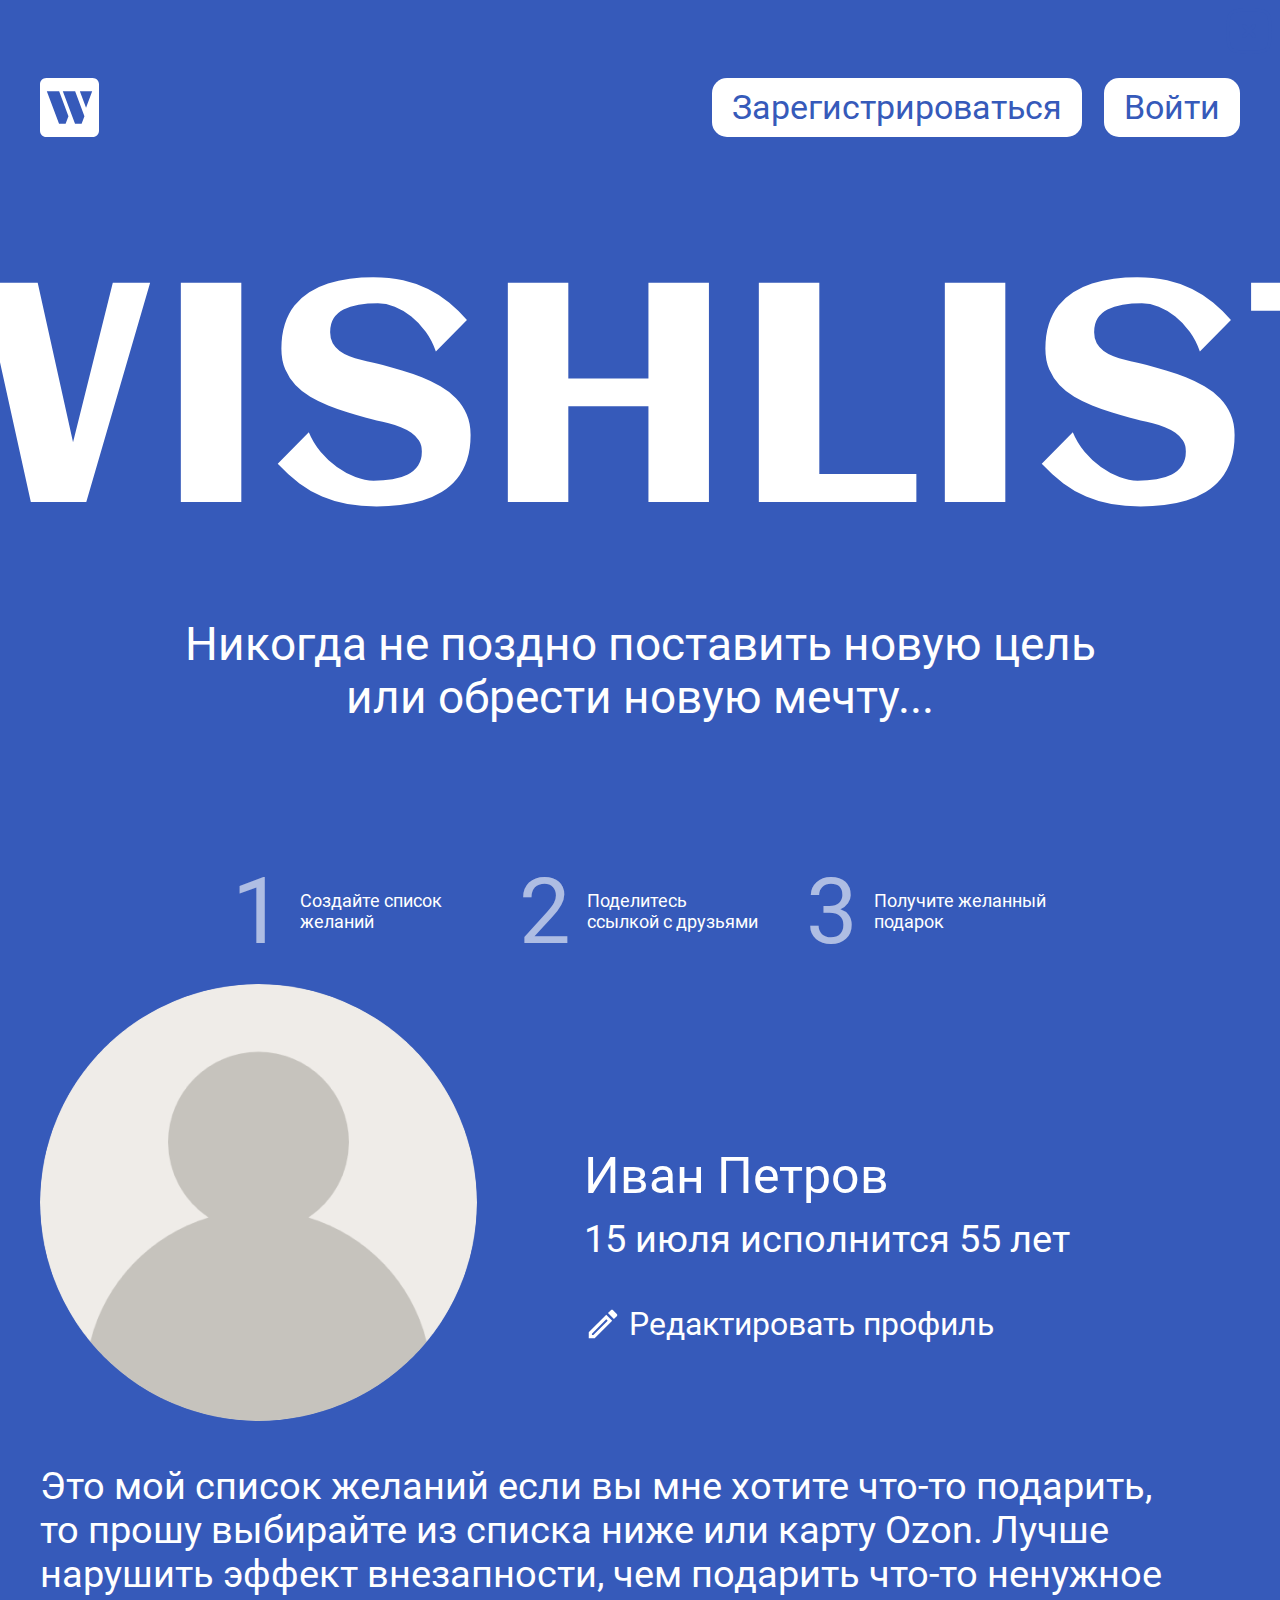
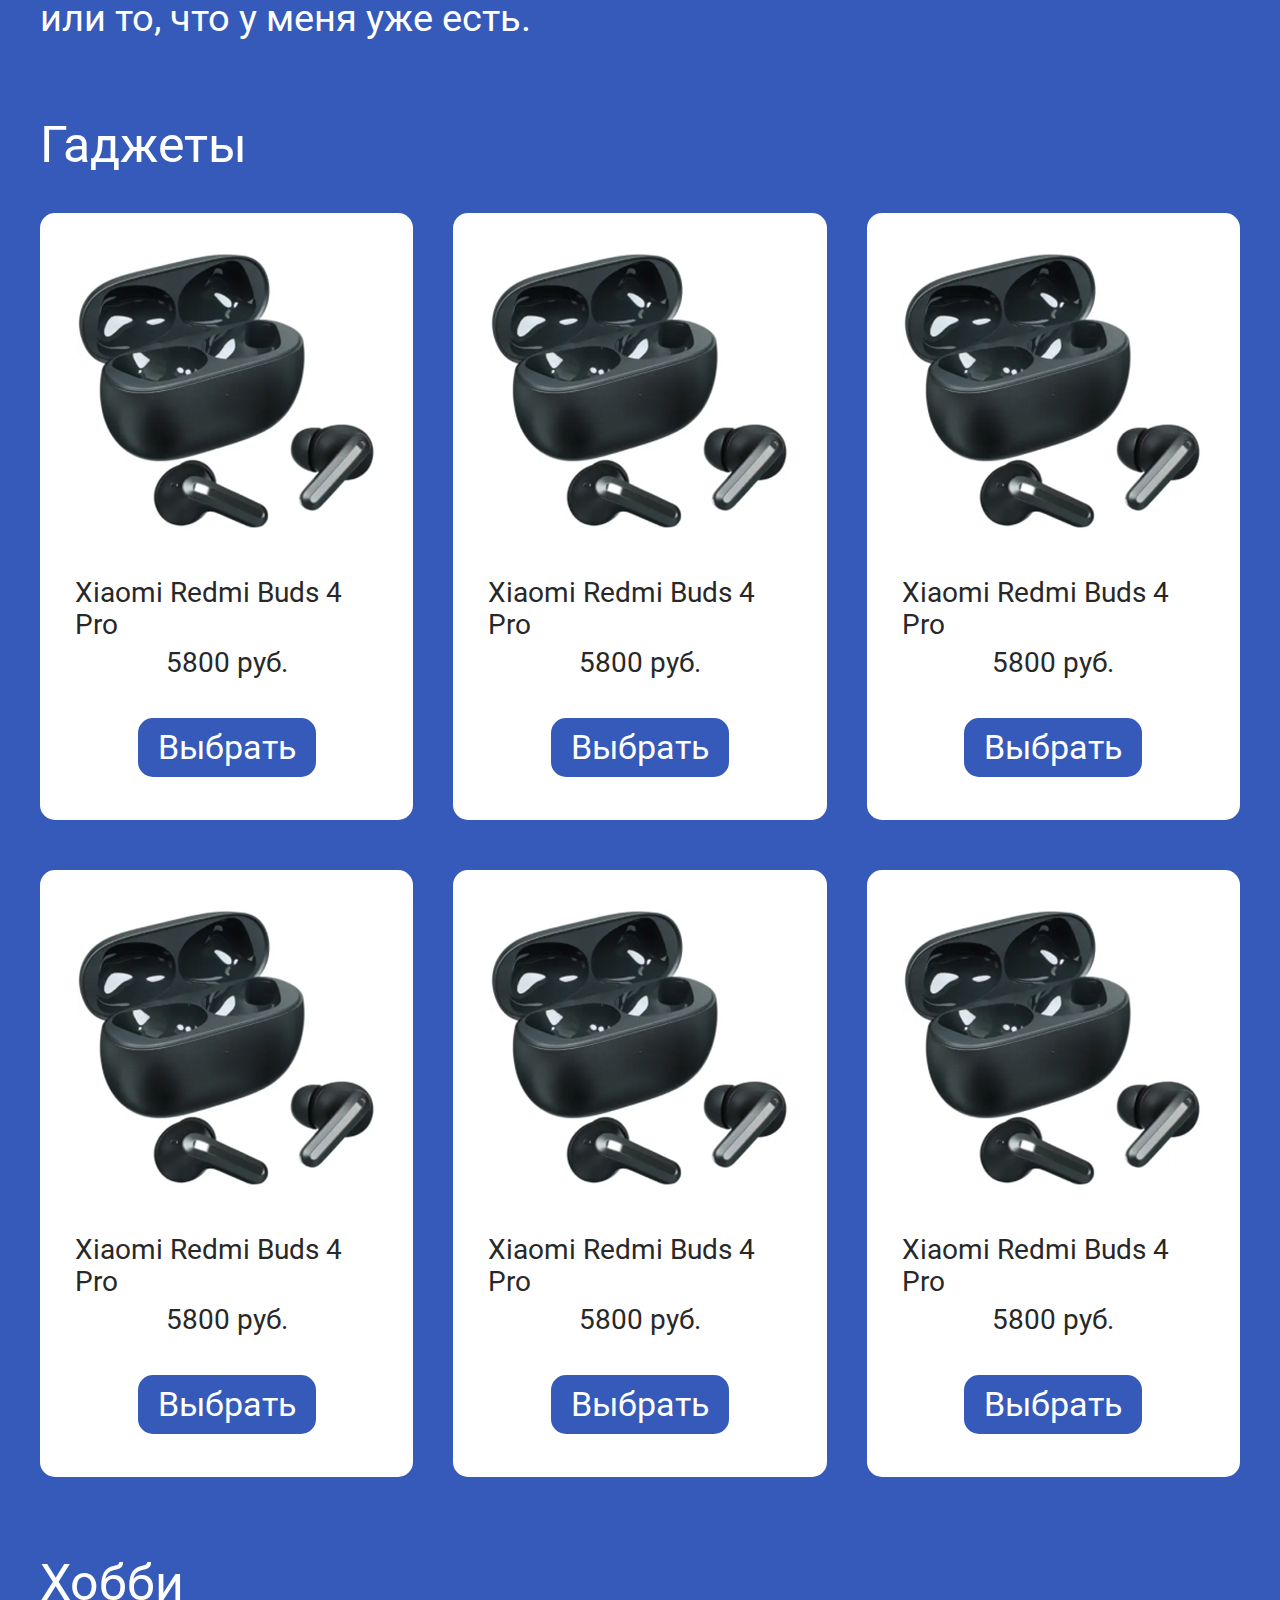
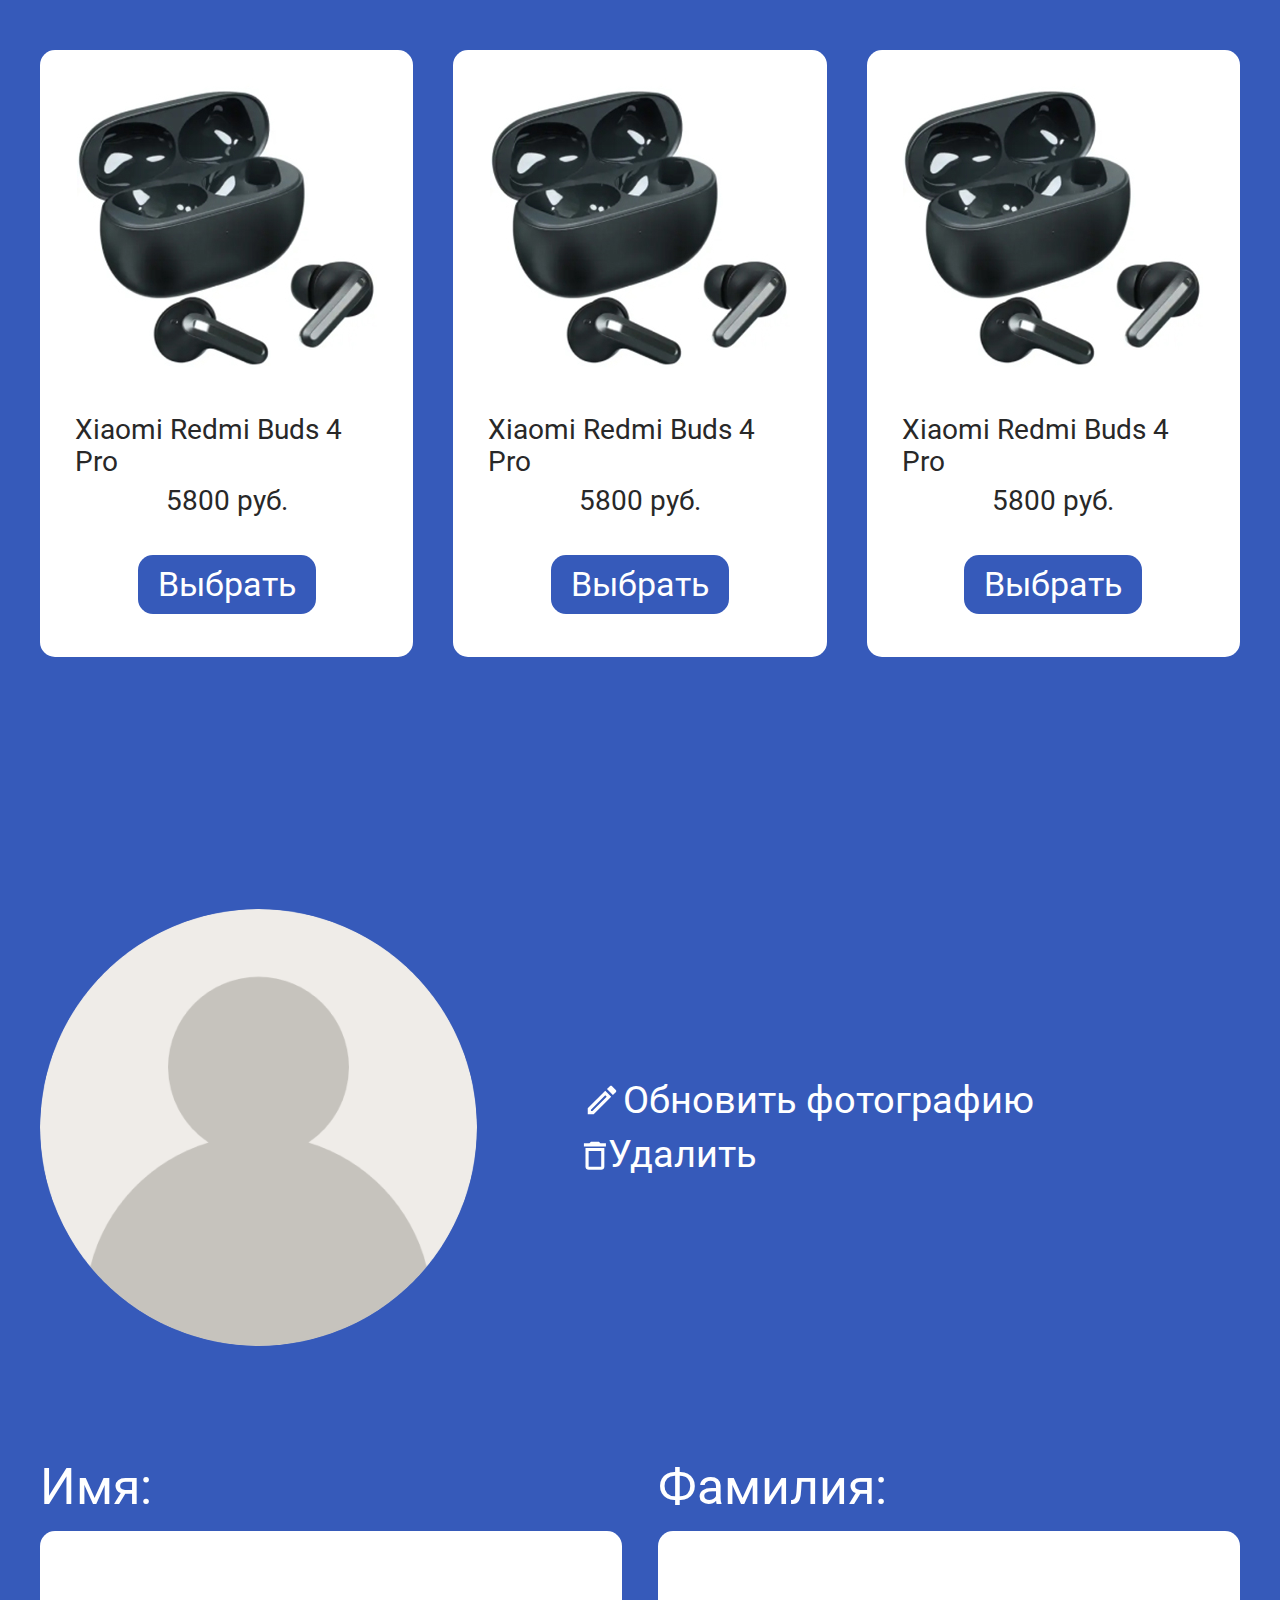
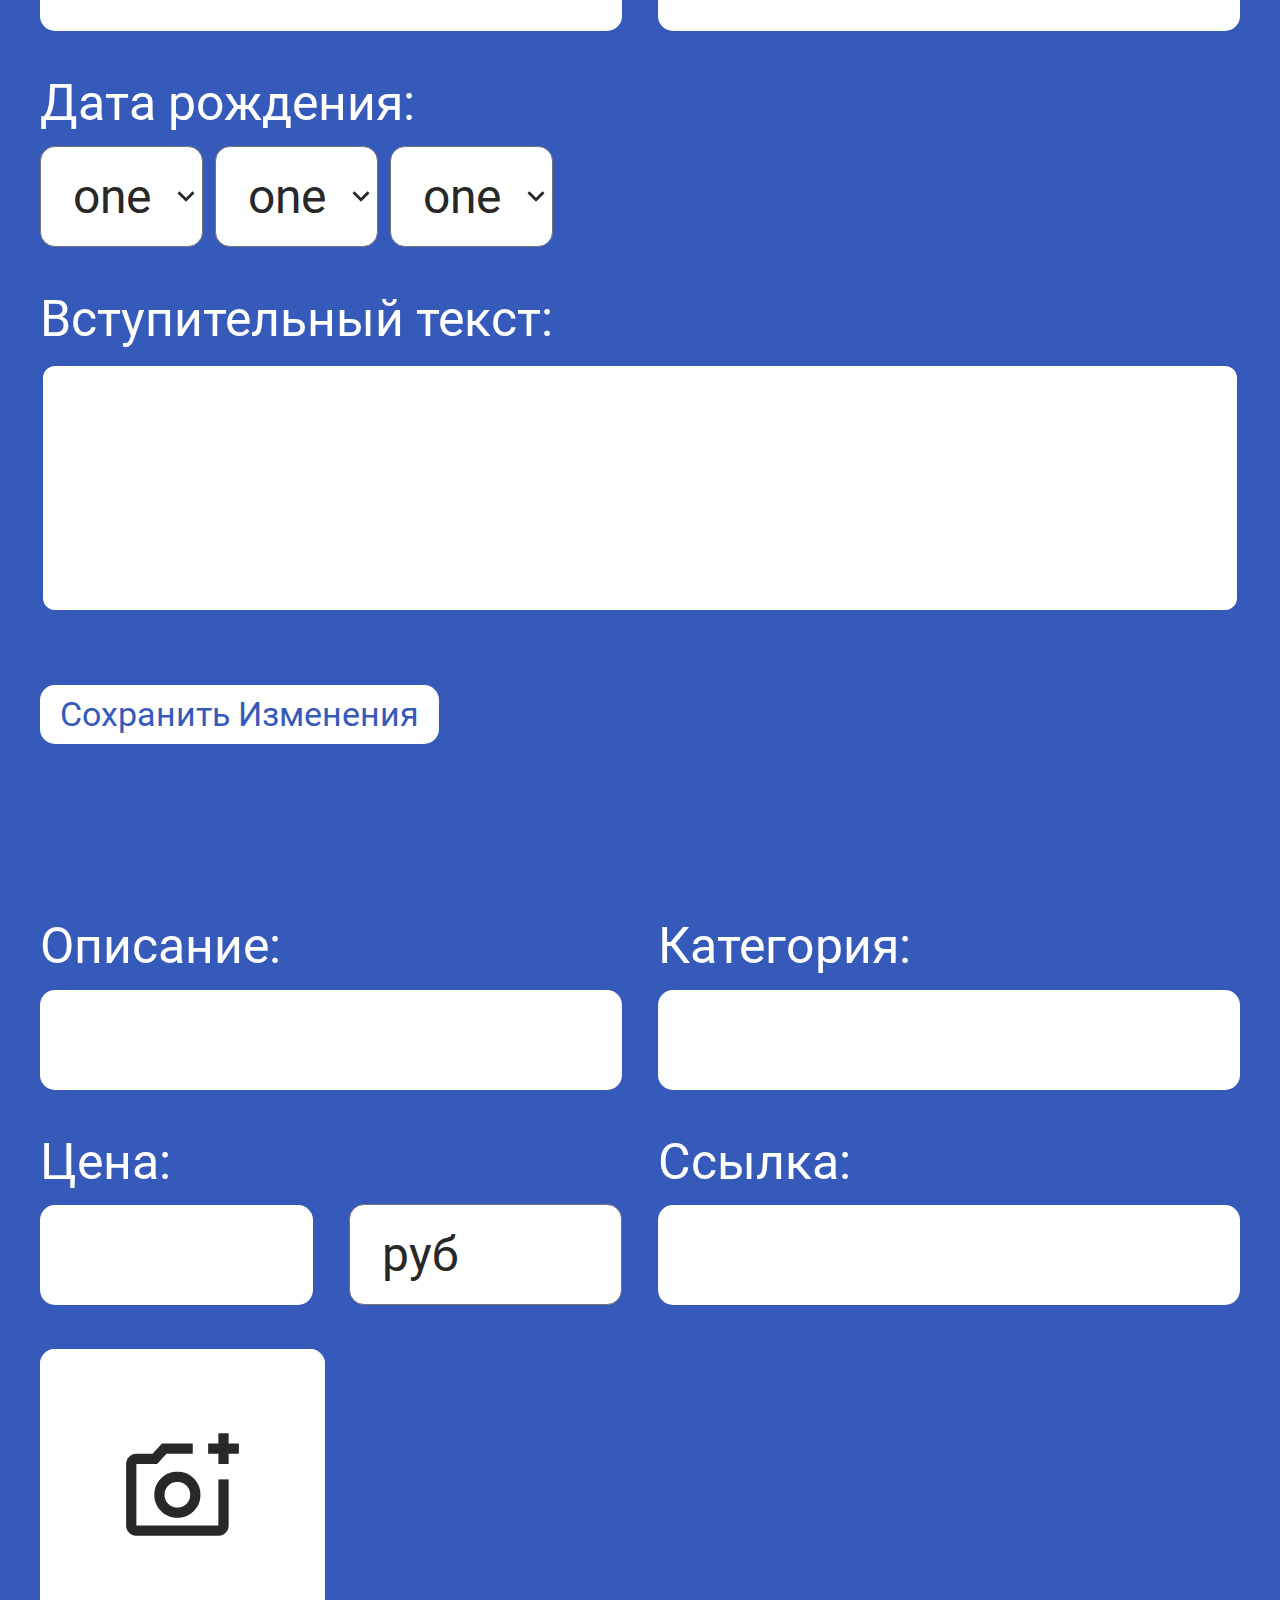
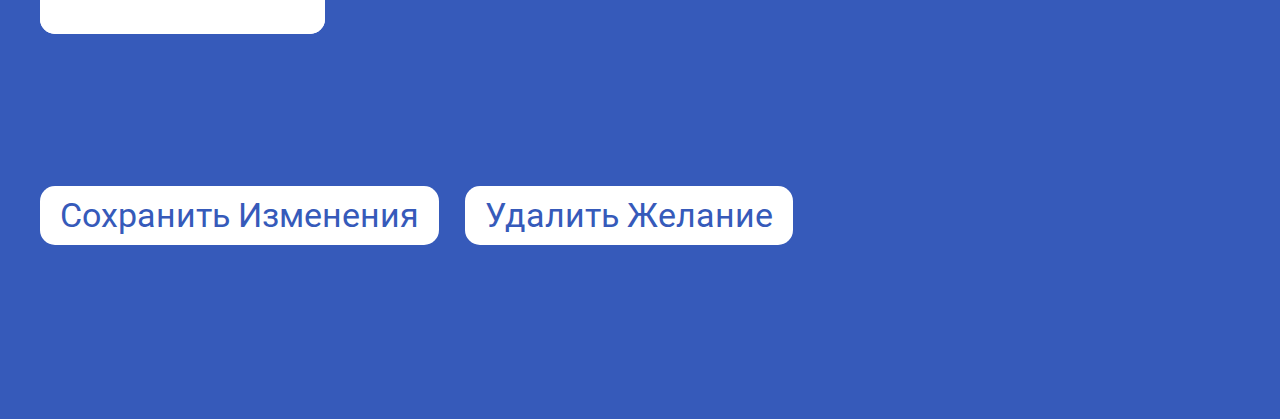
==== index copy.html @ cf614695 "add js / init app" ====
<!DOCTYPE html>
<html lang="ru">
<head>
  <meta charset="UTF-8">
  <meta http-equiv="X-UA-Compatible" content="IE=edge">
  <meta name="viewport" content="width=device-width, initial-scale=1.0">
  <title>wishList - список желаний!</title>

  <link rel="stylesheet" href="style/index.css">
</head>
<body class="body">
  <header class="header">
    <div class="container header__container">
      <img class="header__logo" src="img/logo.svg" alt="логотип сервиса wishList">
      <nav class="hedaer__nav nav">
        <button class="nav__btn btn">Зарегистрироваться</button>
        <button class="nav__btn btn">Войти</button>
      </nav>

      <button class="header__burger burder">
        <span class="burger__line"></span>
      </button>
    </div>
  </header>

  <main class="app">
    <section class="hero">
      <div class="container hero__container">
        <h1 class="hero__title">WishList</h1>

        <p class="hero__description">Никогда не&nbsp;поздно поставить новую цель или обрести новую мечту...</p>

        <ol class="hero__steps steps">
          <li class="steps__item">Создайте список желаний</li>
          <li class="steps__item">Поделитесь ссылкой с&nbsp;друзьями</li>
          <li class="steps__item">Получите желанный подарок</li>
        </ol>
      </div>
    </section>

    <section class="wishlist">
      <div class="container">
        <div class="wishlist__profile profile">
          <img class="profile__avatar" src="img/avatar.png" alt="фото профиля">

          <div class="profile__content">
            <h2 class="profile__fullname">Иван Петров</h2>

            <p class="profile__birthday">15 июля исполнится 55 лет</p>

            <button class="profile__edit">
              <svg class="profile__edit-icon" width="38" height="38" viewBox="0 0 38 38" fill="none" xmlns="http://www.w3.org/2000/svg">
                <path d="M4.75 33.25H10.6875L28.1992 15.7384L22.2617 9.80086L4.75 27.3125V33.25ZM7.91667 28.6267L22.2617 14.2817L23.7183 15.7384L9.37333 30.0834H7.91667V28.6267ZM29.0858 5.20919C28.9394 5.06241 28.7654 4.94596 28.5738 4.86651C28.3823 4.78705 28.177 4.74615 27.9696 4.74615C27.7622 4.74615 27.5569 4.78705 27.3653 4.86651C27.1738 4.94596 26.9998 5.06241 26.8533 5.20919L23.9558 8.10669L29.8933 14.0442L32.7908 11.1467C32.9376 11.0002 33.0541 10.8262 33.1335 10.6347C33.213 10.4431 33.2539 10.2378 33.2539 10.0304C33.2539 9.82307 33.213 9.61774 33.1335 9.4262C33.0541 9.23466 32.9376 9.06067 32.7908 8.91419L29.0858 5.20919Z" fill="white"/>
              </svg>
              <span>Редактировать профиль</span>
            </button>
          </div>
        </div>

        <p class="wishlist__description">
          Это мой список желаний если вы&nbsp;мне хотите что-то подарить, то&nbsp;прошу выбирайте из&nbsp;списка ниже или карту Ozon. Лучше нарушить эффект внезапности, чем подарить что-то ненужное или&nbsp;то, что у&nbsp;меня уже есть.
        </p>

        <ul class="wishlist__categories categories">
          <li class="categories__item">
            <h3 class="categories__title">Гаджеты</h3>

            <ul class="wishlist__items">
              <li class="item">
                <img class="item__image" src="img/buds.jpg" alt="Xiaomi Redmi Buds 4 Pro">
                <h4 class="item__title">Xiaomi Redmi Buds 4 Pro</h4>
                <p class="item__price">5800 руб.</p>
                <button class="item__btn btn btn__castling">Выбрать</button>
              </li>
              <li class="item">
                <img class="item__image" src="img/buds.jpg" alt="Xiaomi Redmi Buds 4 Pro">
                <h4 class="item__title">Xiaomi Redmi Buds 4 Pro</h4>
                <p class="item__price">5800 руб.</p>
                <button class="item__btn btn btn__castling">Выбрать</button>
              </li>
              <li class="item">
                <img class="item__image" src="img/buds.jpg" alt="Xiaomi Redmi Buds 4 Pro">
                <h4 class="item__title">Xiaomi Redmi Buds 4 Pro</h4>
                <p class="item__price">5800 руб.</p>
                <button class="item__btn btn btn__castling">Выбрать</button>
              </li>
              <li class="item">
                <img class="item__image" src="img/buds.jpg" alt="Xiaomi Redmi Buds 4 Pro">
                <h4 class="item__title">Xiaomi Redmi Buds 4 Pro</h4>
                <p class="item__price">5800 руб.</p>
                <button class="item__btn btn btn__castling">Выбрать</button>
              </li>
              <li class="item">
                <img class="item__image" src="img/buds.jpg" alt="Xiaomi Redmi Buds 4 Pro">
                <h4 class="item__title">Xiaomi Redmi Buds 4 Pro</h4>
                <p class="item__price">5800 руб.</p>
                <button class="item__btn btn btn__castling">Выбрать</button>
              </li>
              <li class="item">
                <img class="item__image" src="img/buds.jpg" alt="Xiaomi Redmi Buds 4 Pro">
                <h4 class="item__title">Xiaomi Redmi Buds 4 Pro</h4>
                <p class="item__price">5800 руб.</p>
                <button class="item__btn btn btn__castling">Выбрать</button>
              </li>
            </ul>
          </li>
          <li class="categories__item">
            <h3 class="categories__title">Хобби</h3>

            <ul class="wishlist__items">
              <li class="item">
                <img class="item__image" src="img/buds.jpg" alt="Xiaomi Redmi Buds 4 Pro">
                <h4 class="item__title">Xiaomi Redmi Buds 4 Pro</h4>
                <p class="item__price">5800 руб.</p>
                <button class="item__btn btn btn__castling">Выбрать</button>
              </li>
              <li class="item">
                <img class="item__image" src="img/buds.jpg" alt="Xiaomi Redmi Buds 4 Pro">
                <h4 class="item__title">Xiaomi Redmi Buds 4 Pro</h4>
                <p class="item__price">5800 руб.</p>
                <button class="item__btn btn btn__castling">Выбрать</button>
              </li>
              <li class="item">
                <img class="item__image" src="img/buds.jpg" alt="Xiaomi Redmi Buds 4 Pro">
                <h4 class="item__title">Xiaomi Redmi Buds 4 Pro</h4>
                <p class="item__price">5800 руб.</p>
                <button class="item__btn btn btn__castling">Выбрать</button>
              </li>
            </ul>
          </li>
        </ul>
      </div>
    </section>

    <section class="edit edit_profile">
      <div class="container">
        <form class="edit__form">
          <fieldset class="edit__avatar">
            <img class="edit__avatar-img" src="img/avatar.png" alt="">

            <div class="edit__avatar-load">
              <label class="edit__label-avatar" for="avatar-load">
                <svg width="38" height="38" viewBox="0 0 38 38" fill="none" xmlns="http://www.w3.org/2000/svg">
                  <path d="M4.75 33.25H10.6875L28.1992 15.7384L22.2617 9.80086L4.75 27.3125V33.25ZM7.91667 28.6267L22.2617 14.2817L23.7183 15.7384L9.37333 30.0834H7.91667V28.6267ZM29.0858 5.20919C28.9394 5.06241 28.7654 4.94596 28.5738 4.86651C28.3823 4.78705 28.177 4.74615 27.9696 4.74615C27.7622 4.74615 27.5569 4.78705 27.3653 4.86651C27.1738 4.94596 26.9998 5.06241 26.8533 5.20919L23.9558 8.10669L29.8933 14.0442L32.7908 11.1467C32.9376 11.0002 33.0541 10.8262 33.1335 10.6347C33.213 10.4431 33.2539 10.2378 33.2539 10.0304C33.2539 9.82307 33.213 9.61774 33.1335 9.4262C33.0541 9.23466 32.9376 9.06067 32.7908 8.91419L29.0858 5.20919Z" fill="white"/>
                  </svg>                  
                <span>Обновить фотографию</span>
              </label>
              <input class="edit__input-file edit__input-file_avatar" type="file" accept="image/jpeg, image/png">

              <button class="edit__avatar-delete">
                <svg width="23" height="29" viewBox="0 0 23 29" fill="none" xmlns="http://www.w3.org/2000/svg">
                  <path d="M2.48842 25.6389C2.48842 27.35 3.90271 28.75 5.63128 28.75H18.2027C19.9313 28.75 21.3456 27.35 21.3456 25.6389V6.97222H2.48842V25.6389ZM5.63128 10.0833H18.2027V25.6389H5.63128V10.0833ZM17.417 2.30556L15.8456 0.75H7.98842L6.41699 2.30556H0.916992V5.41667H22.917V2.30556H17.417Z" fill="white"/>
                </svg>
                <span>Удалить</span>
              </button>
            </div>
          </fieldset>

          <fieldset class="edit__name">
            <label class="edit__label">
              <span class="edit__label-text">Имя:</span>
              <input class="edit__input" type="text" name="name">
            </label>

            <label class="edit__label">
              <span class="edit__label-text">Фамилия:</span>
              <input class="edit__input" type="text" name="surname">
            </label>
          </fieldset>

          <fieldset class="edit__birthday">
            <legend class="edit__label-text">Дата рождения:</legend>

            <label class="edit__label edit__label_select">
              <select class="edit__select" type="text" name="day">
                <option value="1">one</option>
                <option value="2">two</option>
              </select>
            </label>

            <label class="edit__label edit__label_select">
              <select class="edit__select" type="text" name="month">
                <option value="1">one</option>
                <option value="2">two</option>
              </select>
            </label>

            <label class="edit__label edit__label_select">
              <select class="edit__select" type="text" name="year">
                <option value="1">one</option>
                <option value="2">two</option>
              </select>
            </label>
          </fieldset>

          <fieldset class="edit__description">
            <label class="edit__label-text" for="description">Вступительный текст:</label>
            <textarea class="edit__description-input" name="description"></textarea>
          </fieldset>

          <button class="edit__submit btn">Сохранить изменения</button>
        </form>
      </div>
    </section>

    <section class="edit edit_wish">
      <div class="container">
        <form class="edit__form">
          <fieldset class="edit__wish">
            <label class="edit__label">
              <span class="edit__label-text">Описание:</span>
              <input class="edit__input" type="text" name="title">
            </label>

            <label class="edit__label">
              <span class="edit__label-text">Категория:</span>
              <input class="edit__input" type="text" name="category">
            </label>

            <div class="edit__label edit__wish-price">
              <label class="edit__label_price">
                <span class="edit__label-text">Цена:</span>
                <input class="edit__input" type="text" name="price">
              </label>

              <ladel class="edit__label edit__label-select edit__label_price">
                <select class="edit__select edit__select_currency" name="currency">
                  <option value="rub">руб</option>
                </select>
              </ladel>
            </div>

            <label class="edit__label">
              <span class="edit__label-text">Ссылка:</span>
              <input class="edit__input" type="text" name="link">
            </label>
          </fieldset>

          <fieldset class="edit__wish-photo">
            <label class="edit__label-photo">
              <img src="img/no-photo.jpg" alt="" class="edit__wish-image">
              <input type="file" class="edit__input-file edit__input-file_wish" accept="image/jpeg, image/png">
            </label>
            <button class="edit__wish-delete">
              <svg width="46" height="46" viewBox="0 0 46 46" fill="none" xmlns="http://www.w3.org/2000/svg">
                <path d="M18.8961 16.6875C18.5999 16.4115 18.2081 16.2612 17.8033 16.2684C17.3985 16.2755 17.0123 16.4395 16.726 16.7258C16.4398 17.0121 16.2758 17.3983 16.2686 17.8031C16.2615 18.2079 16.4117 18.5996 16.6877 18.8958L20.7919 23L16.6877 27.1042C16.5342 27.2472 16.4111 27.4197 16.3257 27.6114C16.2403 27.803 16.1944 28.0099 16.1907 28.2197C16.187 28.4295 16.2256 28.6379 16.3042 28.8325C16.3827 29.027 16.4997 29.2038 16.6481 29.3522C16.7964 29.5005 16.9732 29.6175 17.1677 29.6961C17.3623 29.7747 17.5707 29.8133 17.7805 29.8096C17.9903 29.8059 18.1972 29.7599 18.3889 29.6745C18.5805 29.5891 18.753 29.466 18.8961 29.3125L23.0002 25.2083L27.1044 29.3125C27.4006 29.5885 27.7924 29.7388 28.1972 29.7316C28.602 29.7245 28.9882 29.5605 29.2745 29.2742C29.5607 28.9879 29.7247 28.6017 29.7319 28.1969C29.739 27.7921 29.5887 27.4004 29.3127 27.1042L25.2086 23L29.3127 18.8958C29.4663 18.7528 29.5894 18.5803 29.6748 18.3886C29.7602 18.197 29.8061 17.99 29.8098 17.7802C29.8135 17.5705 29.7749 17.3621 29.6963 17.1675C29.6177 16.9729 29.5008 16.7962 29.3524 16.6478C29.204 16.4995 29.0273 16.3825 28.8327 16.3039C28.6382 16.2253 28.4298 16.1867 28.22 16.1904C28.0102 16.1941 27.8033 16.2401 27.6116 16.3255C27.42 16.4109 27.2475 16.534 27.1044 16.6875L23.0002 20.7917L18.8961 16.6875Z" fill="#365ABA"/>
                <path fill-rule="evenodd" clip-rule="evenodd" d="M23.1191 0.604187H22.8816C18.0712 0.604187 14.3024 0.604187 11.3607 1.00002C8.35241 1.40419 5.97741 2.25002 4.11283 4.11252C2.24824 5.9771 1.40449 8.3521 1.00033 11.3625C0.604492 14.3021 0.604492 18.0709 0.604492 22.8813V23.1188C0.604492 27.9292 0.604492 31.6979 1.00033 34.6396C1.40449 37.6479 2.25033 40.0229 4.11283 41.8875C5.97741 43.7521 8.35241 44.5959 11.3628 45C14.3024 45.3959 18.0712 45.3959 22.8816 45.3959H23.1191C27.9295 45.3959 31.6982 45.3959 34.6399 45C37.6482 44.5959 40.0232 43.75 41.8878 41.8875C43.7524 40.0229 44.5962 37.6479 45.0003 34.6375C45.3962 31.6979 45.3962 27.9292 45.3962 23.1188V22.8813C45.3962 18.0709 45.3962 14.3021 45.0003 11.3604C44.5962 8.3521 43.7503 5.9771 41.8878 4.11252C40.0232 2.24794 37.6482 1.40419 34.6378 1.00002C31.6982 0.604187 27.9295 0.604187 23.1191 0.604187ZM6.32324 6.32294C7.51074 5.13544 9.11491 4.45419 11.7795 4.09585C14.4878 3.73335 18.0462 3.72919 23.0003 3.72919C27.9545 3.72919 31.5128 3.73335 34.2212 4.09585C36.8857 4.45419 38.492 5.13752 39.6795 6.32294C40.8649 7.51044 41.5462 9.1146 41.9045 11.7792C42.267 14.4875 42.2712 18.0459 42.2712 23C42.2712 27.9542 42.267 31.5125 41.9045 34.2209C41.5462 36.8854 40.8628 38.4917 39.6774 39.6792C38.4899 40.8646 36.8857 41.5459 34.2212 41.9042C31.5128 42.2667 27.9545 42.2709 23.0003 42.2709C18.0462 42.2709 14.4878 42.2667 11.7795 41.9042C9.11491 41.5459 7.50866 40.8625 6.32116 39.6771C5.13574 38.4896 4.45449 36.8854 4.09616 34.2209C3.73366 31.5125 3.72949 27.9542 3.72949 23C3.72949 18.0459 3.73366 14.4875 4.09616 11.7792C4.45449 9.1146 5.13783 7.51044 6.32324 6.32294Z" fill="#365ABA"/>
              </svg>                
            </button>
          </fieldset>

          <button class="edit__submit-btn btn">Сохранить изменения</button>
          <button class="edit__delete-btn btn">Удалить желание</button>
        </form>
      </div>
    </section>
  </main>
</body>
</html>
---- style/index.css ----
@import 'normalize.css';
@import 'fonts.css';
@import 'style.css';
@import 'header.css';
@import 'burger.css';
@import 'nav.css';
@import 'hero.css';
@import 'steps.css';
@import 'wishlist.css';
@import 'profile.css';
@import 'categories.css';
@import 'item.css';
@import 'edit.css';
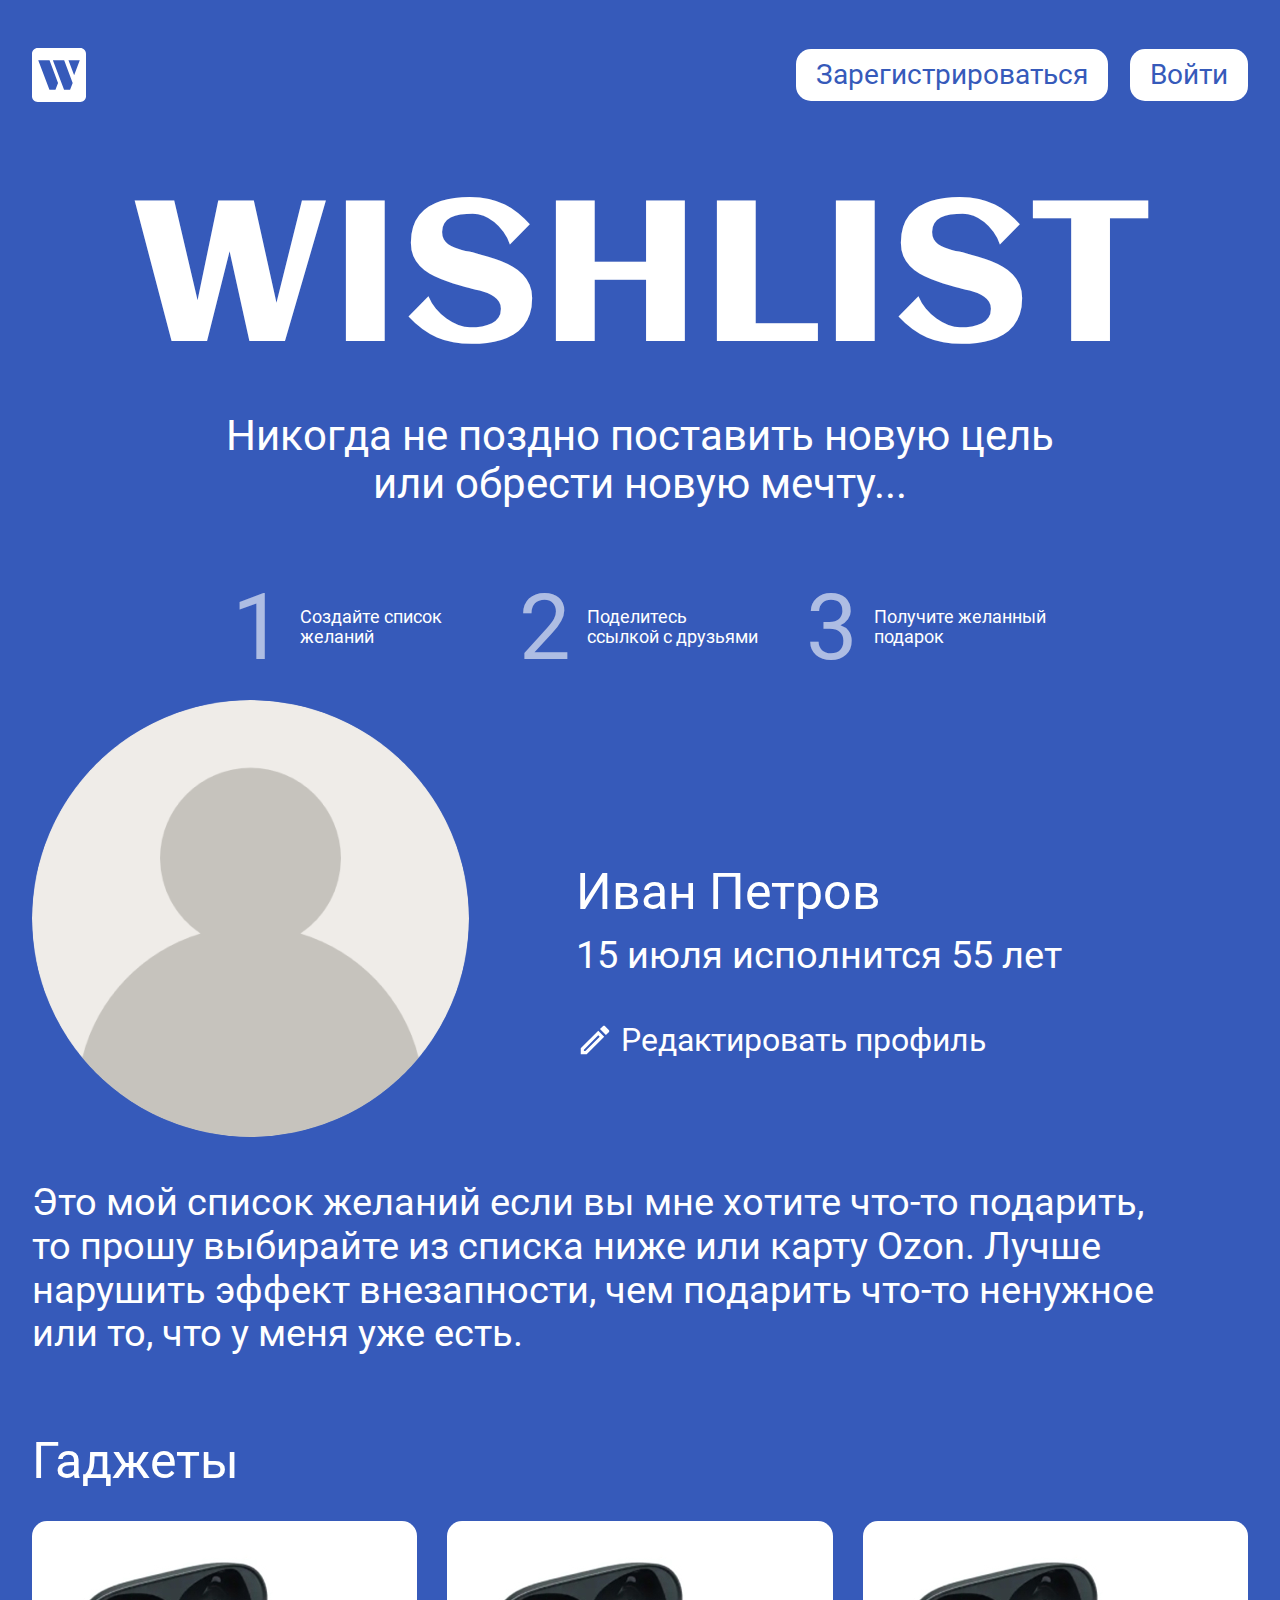
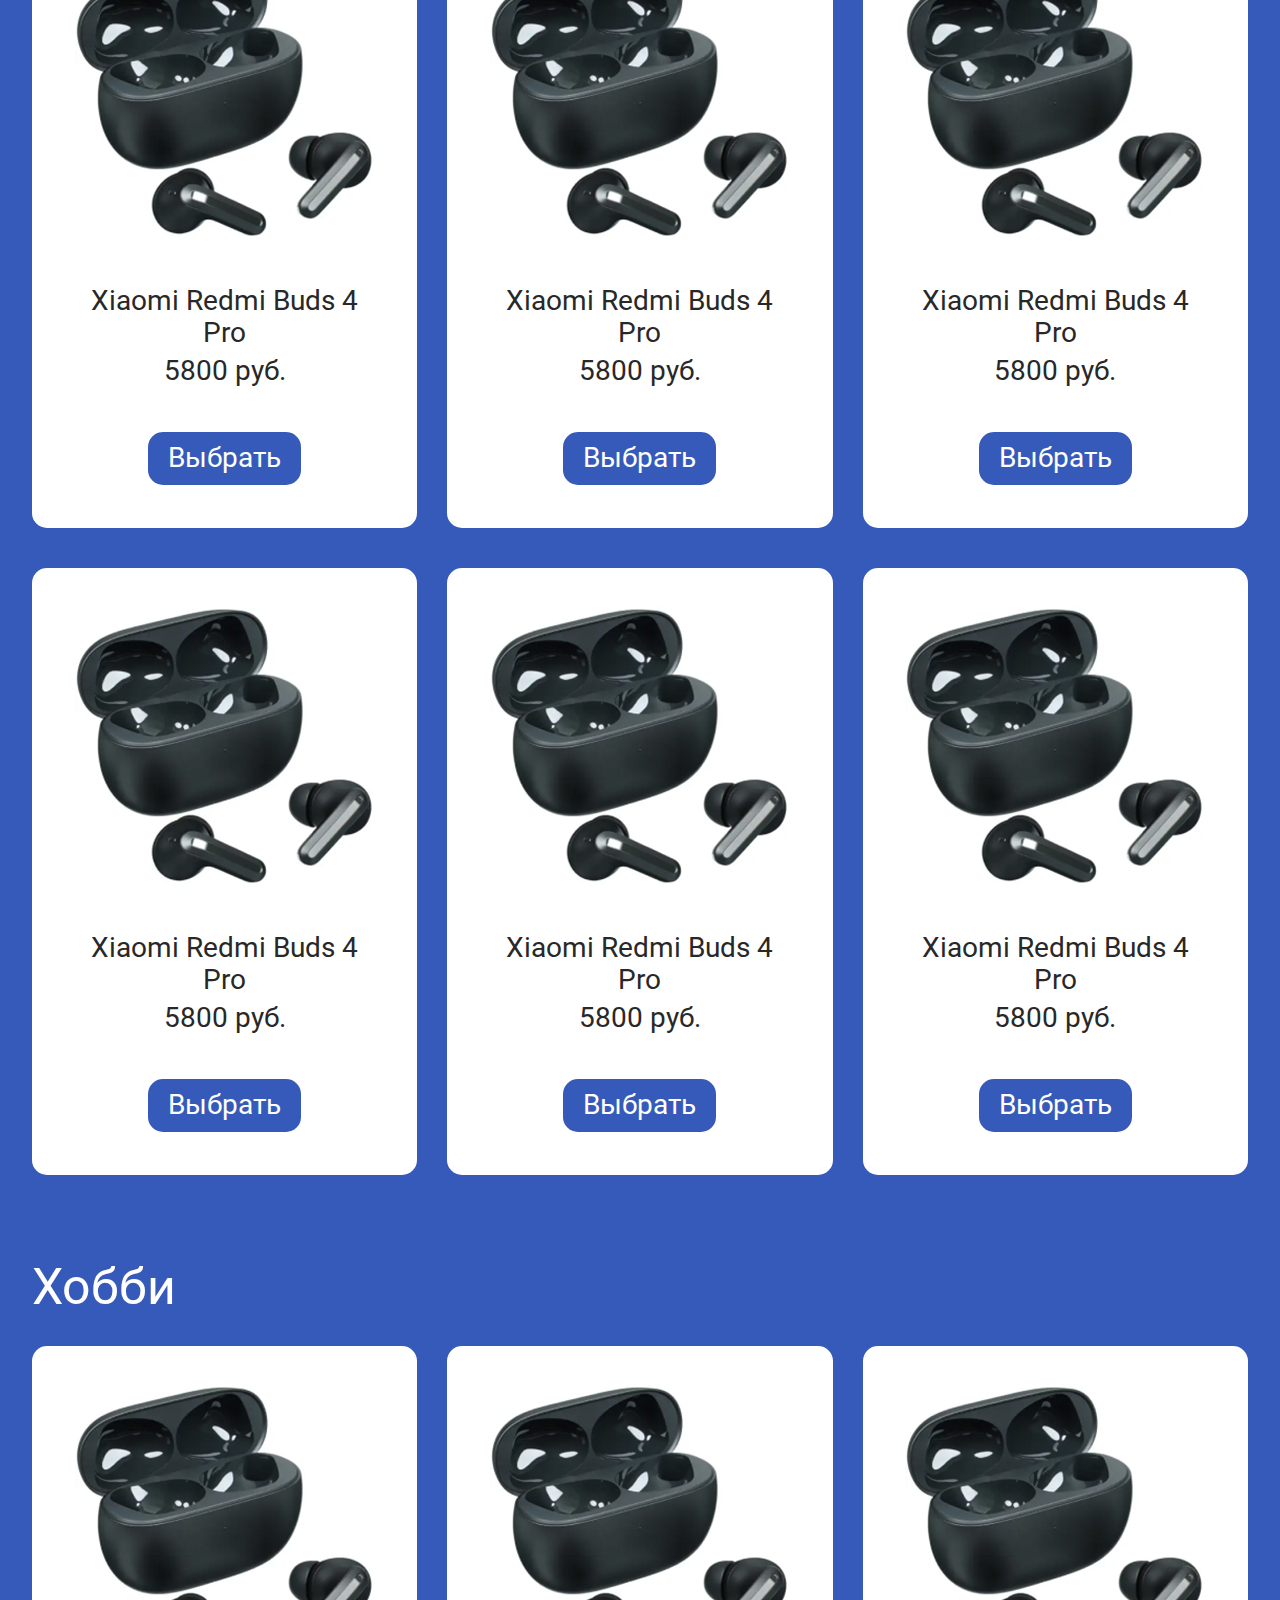
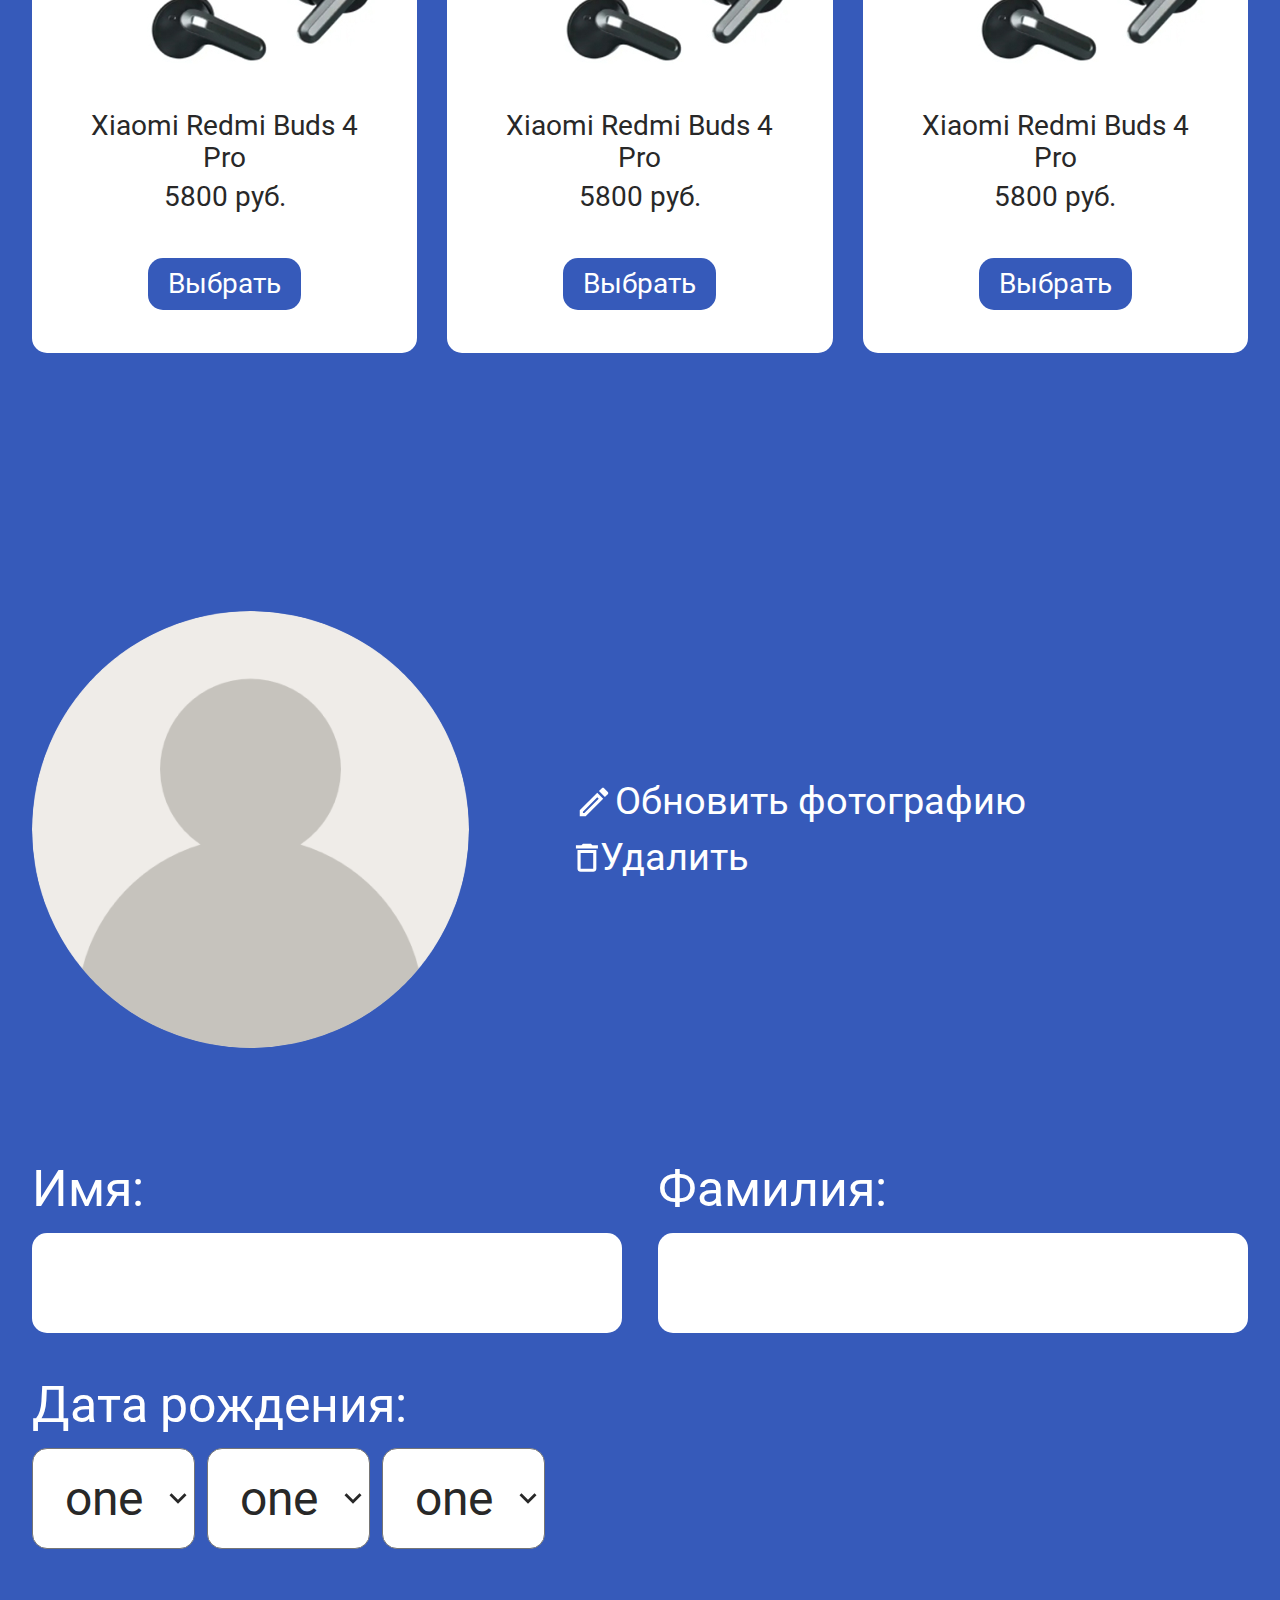
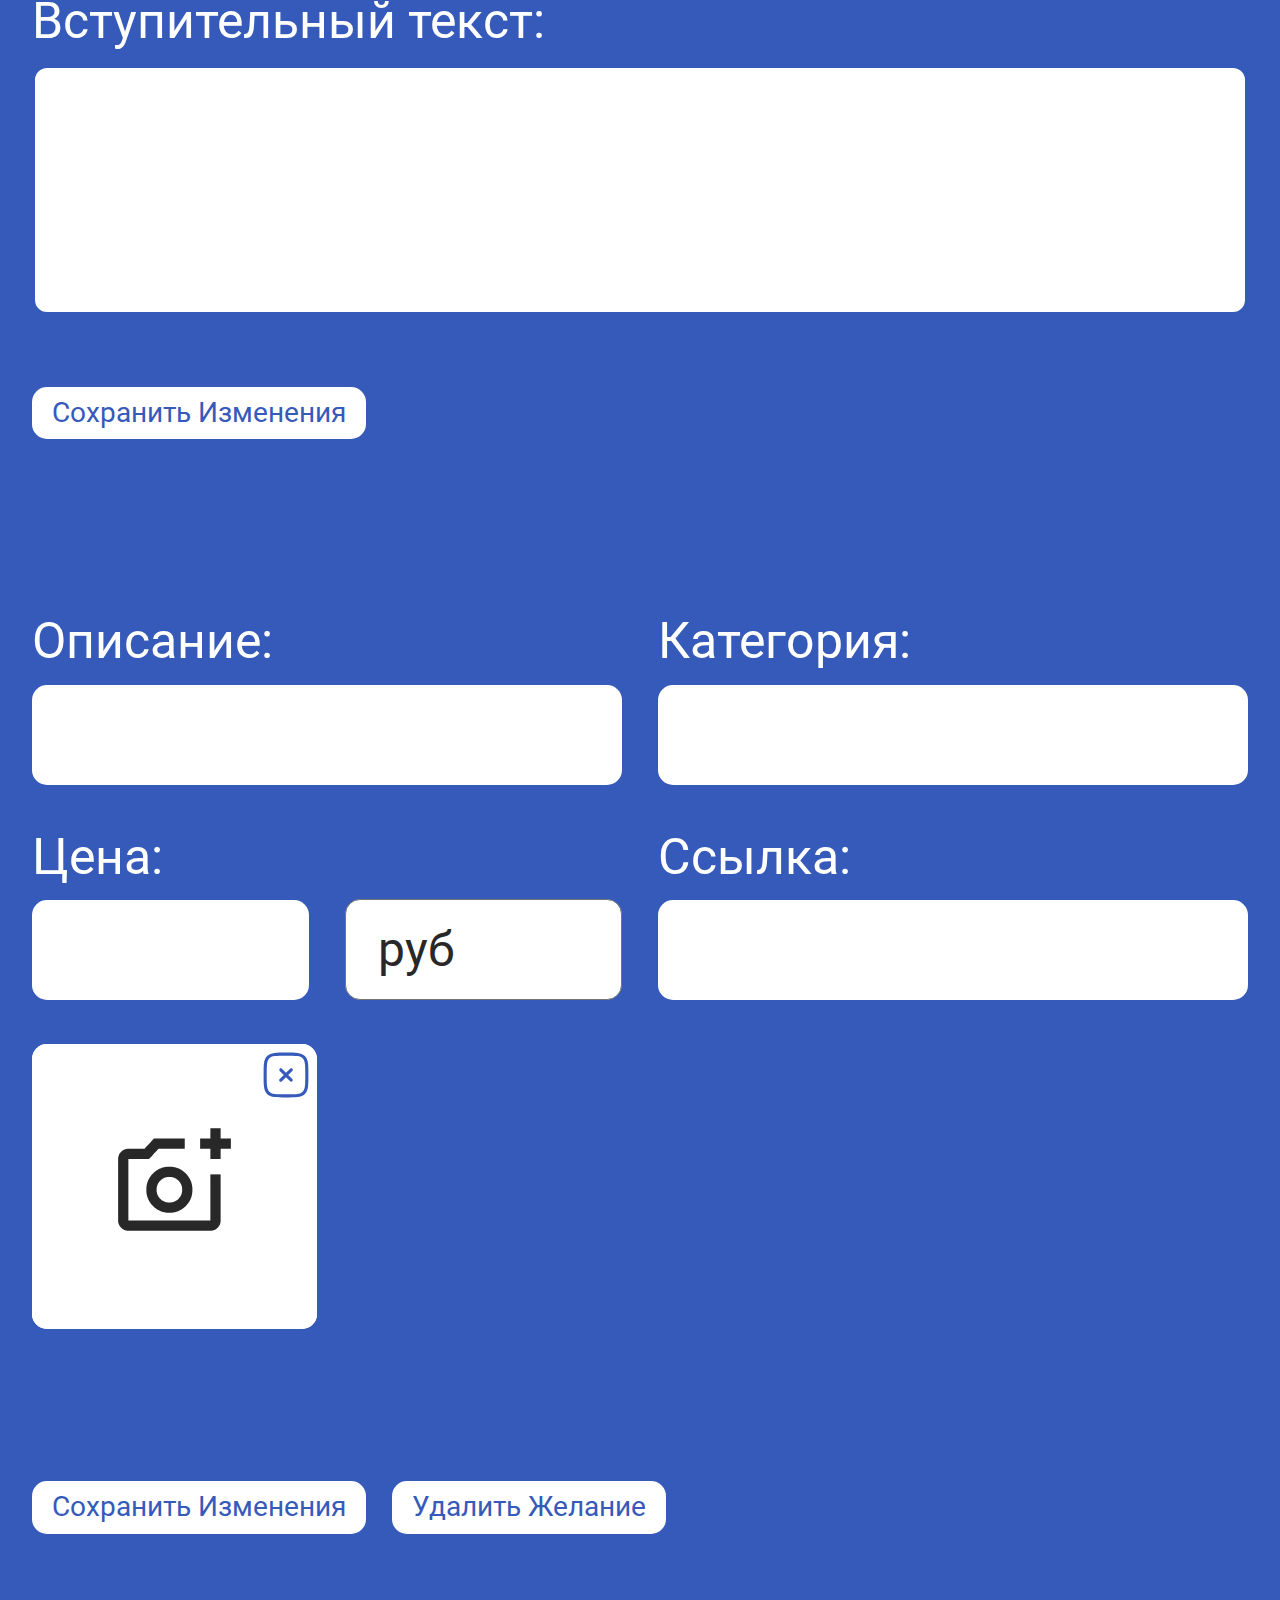
==== commit 5781140b: "add adaptive part one" ====
--- a/index copy.html
+++ b/index copy.html
@@ -17,7 +17,7 @@
         <button class="nav__btn btn">Войти</button>
       </nav>
 
-      <button class="header__burger burder">
+      <button class="header__burger burger">
         <span class="burger__line"></span>
       </button>
     </div>
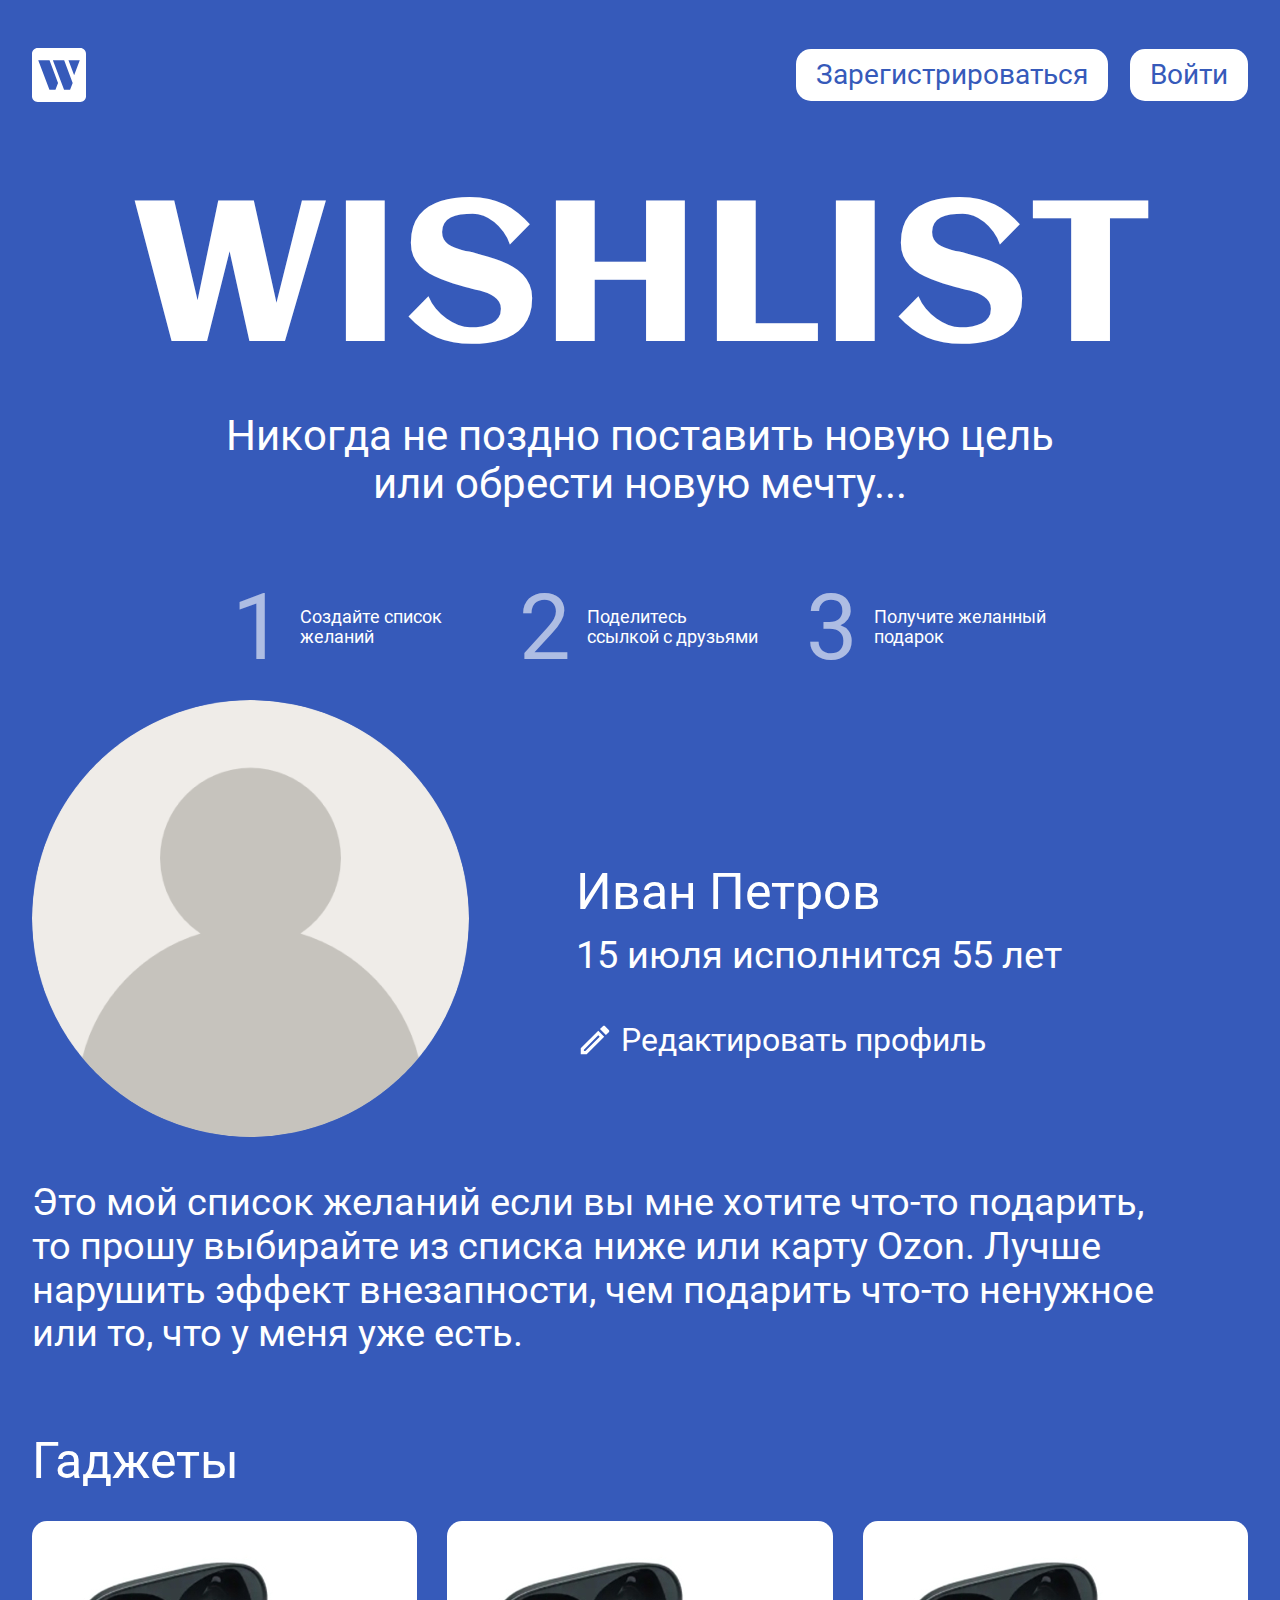
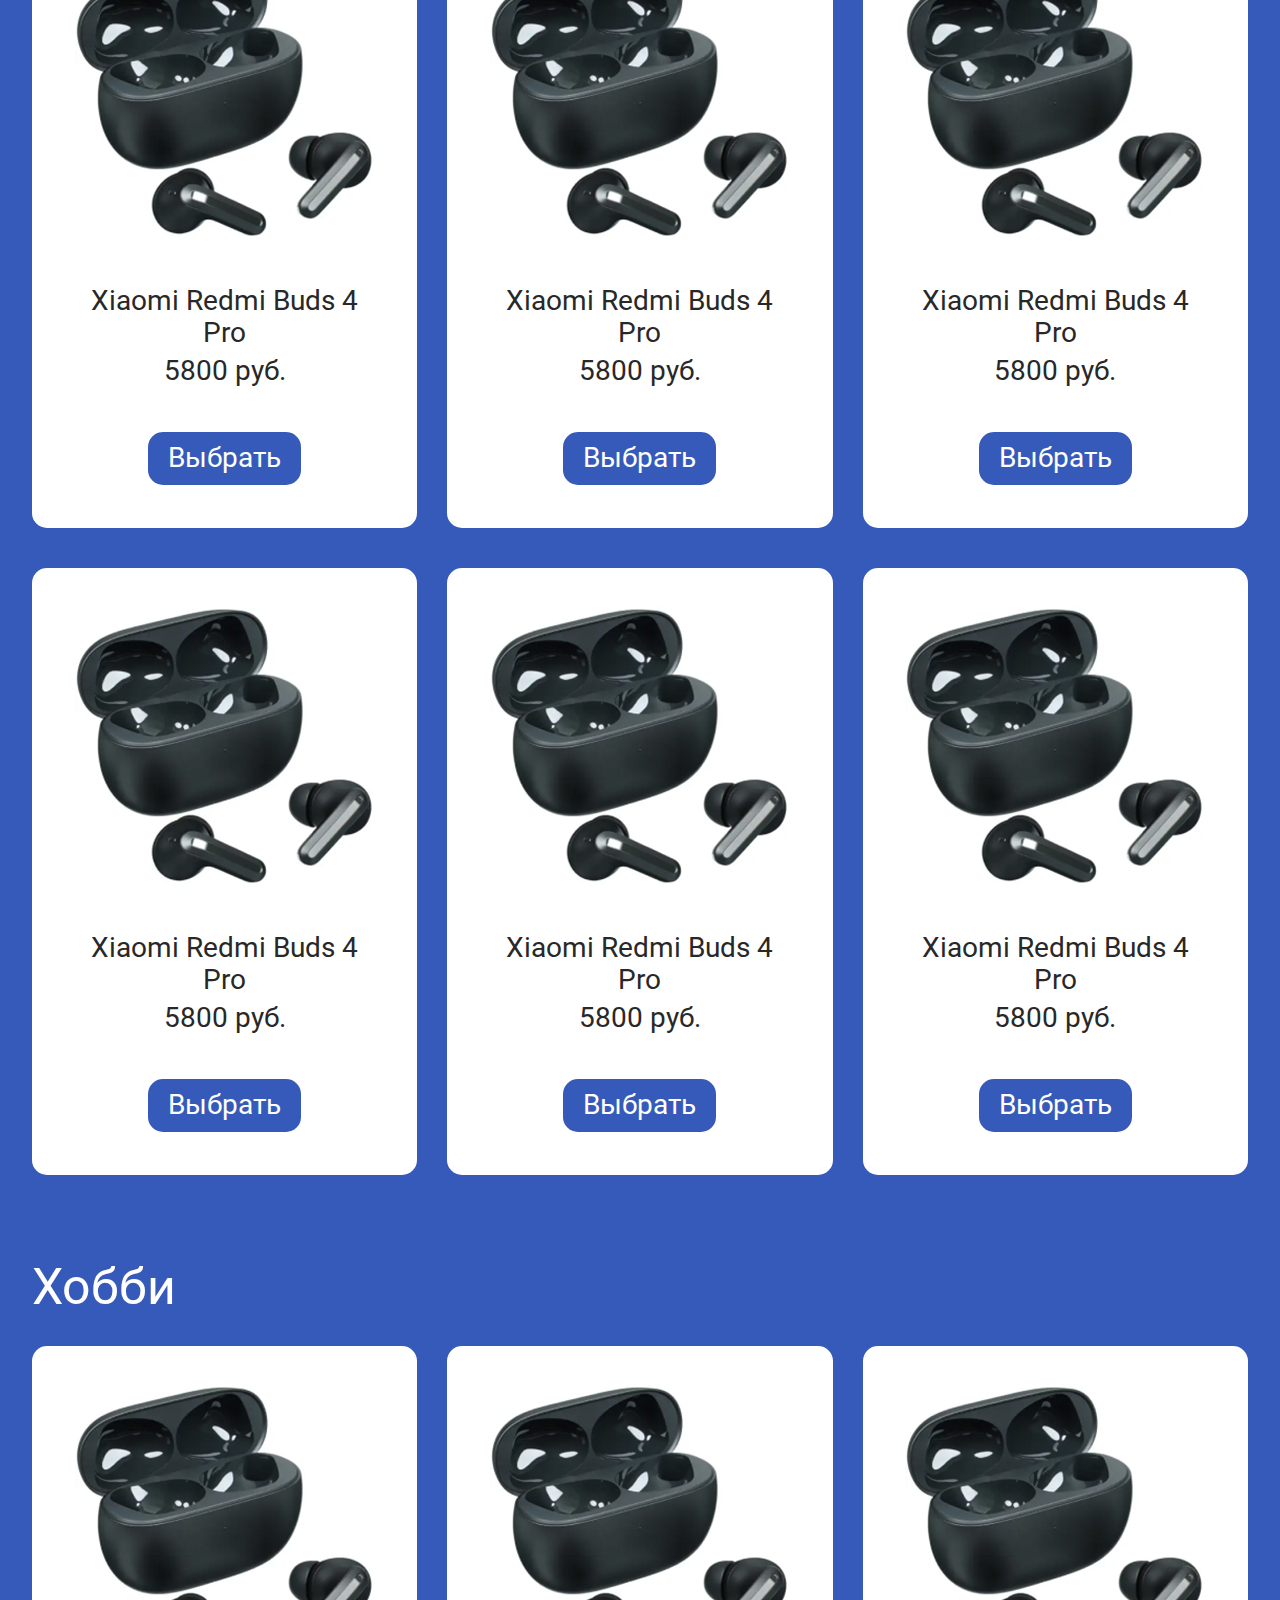
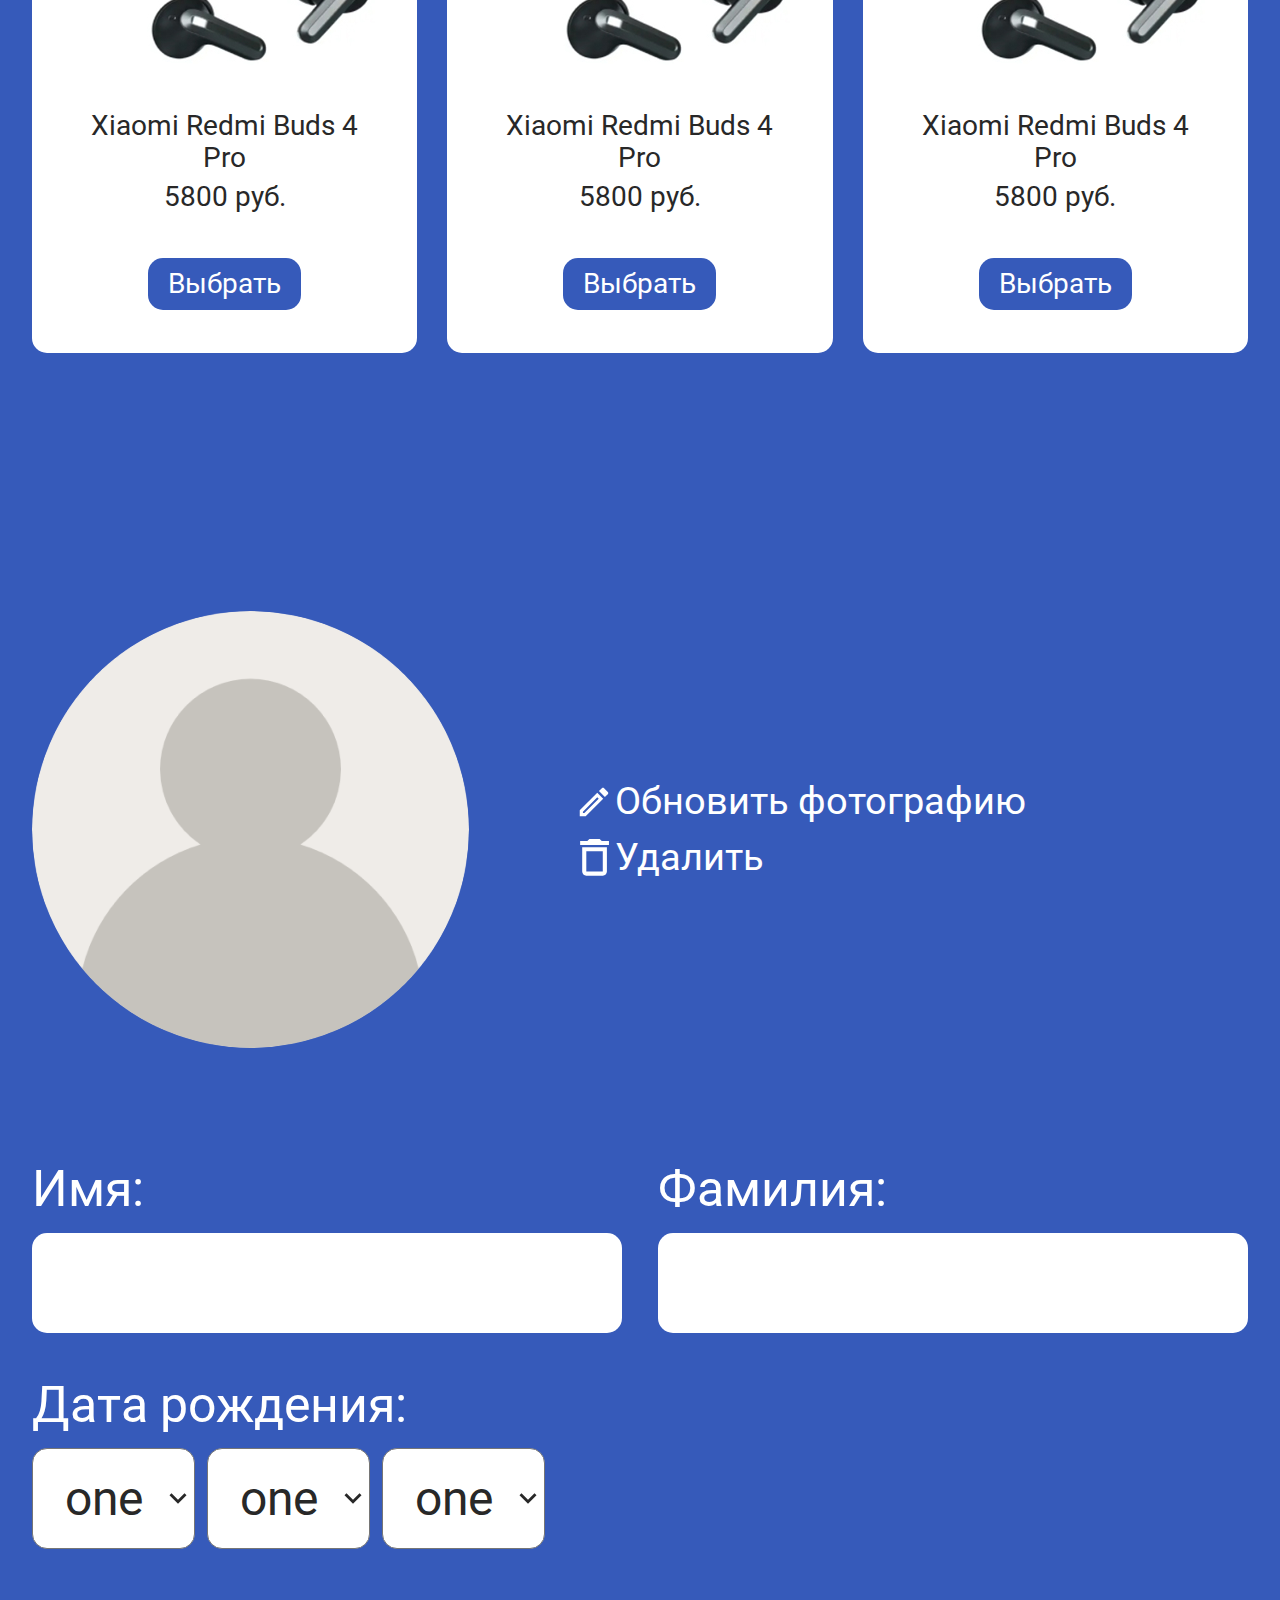
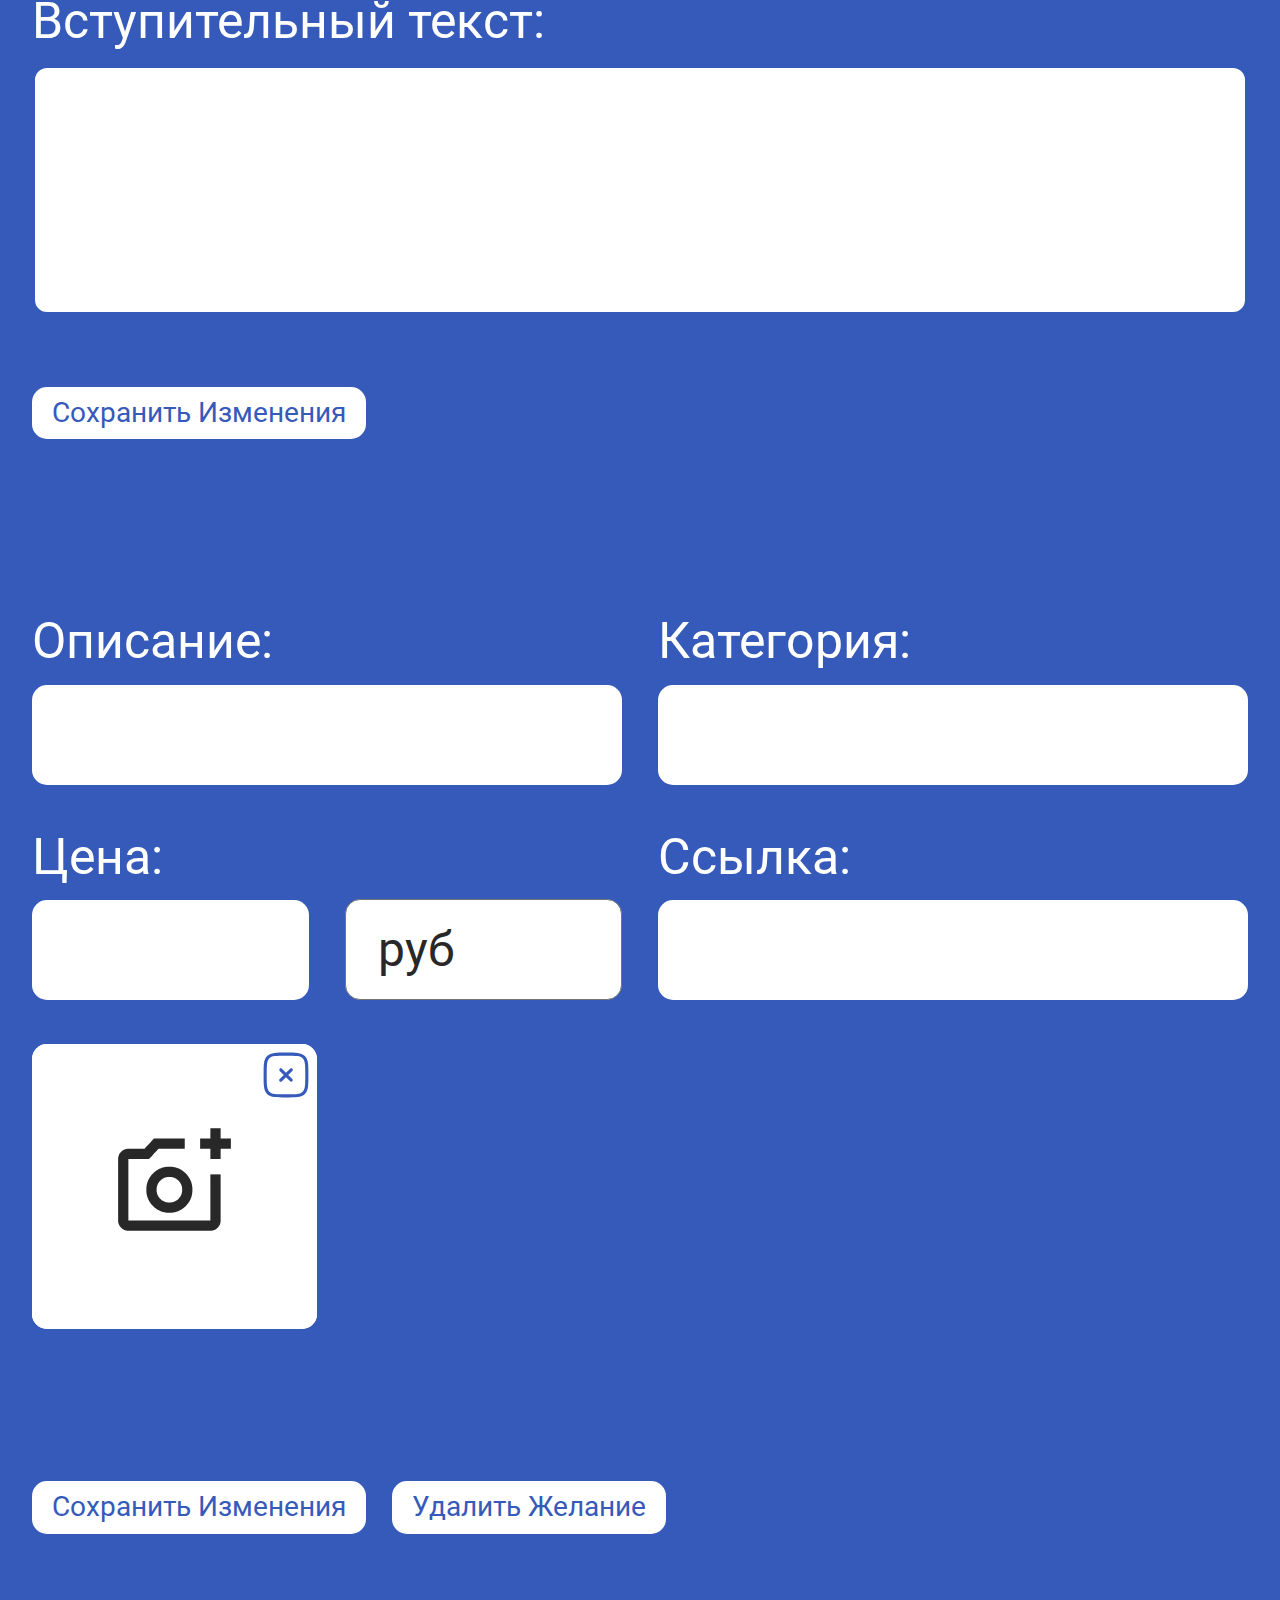
==== commit 8be3ea4b: "add adaptive part two" ====
--- a/index copy.html
+++ b/index copy.html
@@ -26,7 +26,7 @@
   <main class="app">
     <section class="hero">
       <div class="container hero__container">
-        <h1 class="hero__title">WishList</h1>
+        <h1 class="hero__title"><span>Wish</span><span>List</span></h1>
 
         <p class="hero__description">Никогда не&nbsp;поздно поставить новую цель или обрести новую мечту...</p>
 
@@ -140,7 +140,7 @@
 
             <div class="edit__avatar-load">
               <label class="edit__label-avatar" for="avatar-load">
-                <svg width="38" height="38" viewBox="0 0 38 38" fill="none" xmlns="http://www.w3.org/2000/svg">
+                <svg class="edit__icon-avatar" width="38" height="38" viewBox="0 0 38 38" fill="none" xmlns="http://www.w3.org/2000/svg">
                   <path d="M4.75 33.25H10.6875L28.1992 15.7384L22.2617 9.80086L4.75 27.3125V33.25ZM7.91667 28.6267L22.2617 14.2817L23.7183 15.7384L9.37333 30.0834H7.91667V28.6267ZM29.0858 5.20919C28.9394 5.06241 28.7654 4.94596 28.5738 4.86651C28.3823 4.78705 28.177 4.74615 27.9696 4.74615C27.7622 4.74615 27.5569 4.78705 27.3653 4.86651C27.1738 4.94596 26.9998 5.06241 26.8533 5.20919L23.9558 8.10669L29.8933 14.0442L32.7908 11.1467C32.9376 11.0002 33.0541 10.8262 33.1335 10.6347C33.213 10.4431 33.2539 10.2378 33.2539 10.0304C33.2539 9.82307 33.213 9.61774 33.1335 9.4262C33.0541 9.23466 32.9376 9.06067 32.7908 8.91419L29.0858 5.20919Z" fill="white"/>
                   </svg>                  
                 <span>Обновить фотографию</span>
@@ -148,7 +148,7 @@
               <input class="edit__input-file edit__input-file_avatar" type="file" accept="image/jpeg, image/png">
 
               <button class="edit__avatar-delete">
-                <svg width="23" height="29" viewBox="0 0 23 29" fill="none" xmlns="http://www.w3.org/2000/svg">
+                <svg class="edit__icon-avatar" width="38" height="38" viewBox="0 0 23 29" fill="none" xmlns="http://www.w3.org/2000/svg">
                   <path d="M2.48842 25.6389C2.48842 27.35 3.90271 28.75 5.63128 28.75H18.2027C19.9313 28.75 21.3456 27.35 21.3456 25.6389V6.97222H2.48842V25.6389ZM5.63128 10.0833H18.2027V25.6389H5.63128V10.0833ZM17.417 2.30556L15.8456 0.75H7.98842L6.41699 2.30556H0.916992V5.41667H22.917V2.30556H17.417Z" fill="white"/>
                 </svg>
                 <span>Удалить</span>
@@ -249,8 +249,10 @@
             </button>
           </fieldset>
 
-          <button class="edit__submit-btn btn">Сохранить изменения</button>
-          <button class="edit__delete-btn btn">Удалить желание</button>
+          <div class="edit__submit-wrapper">
+            <button class="edit__submit-btn btn">Сохранить изменения</button>
+            <button class="edit__delete-btn btn">Удалить желание</button>
+          </div>
         </form>
       </div>
     </section>
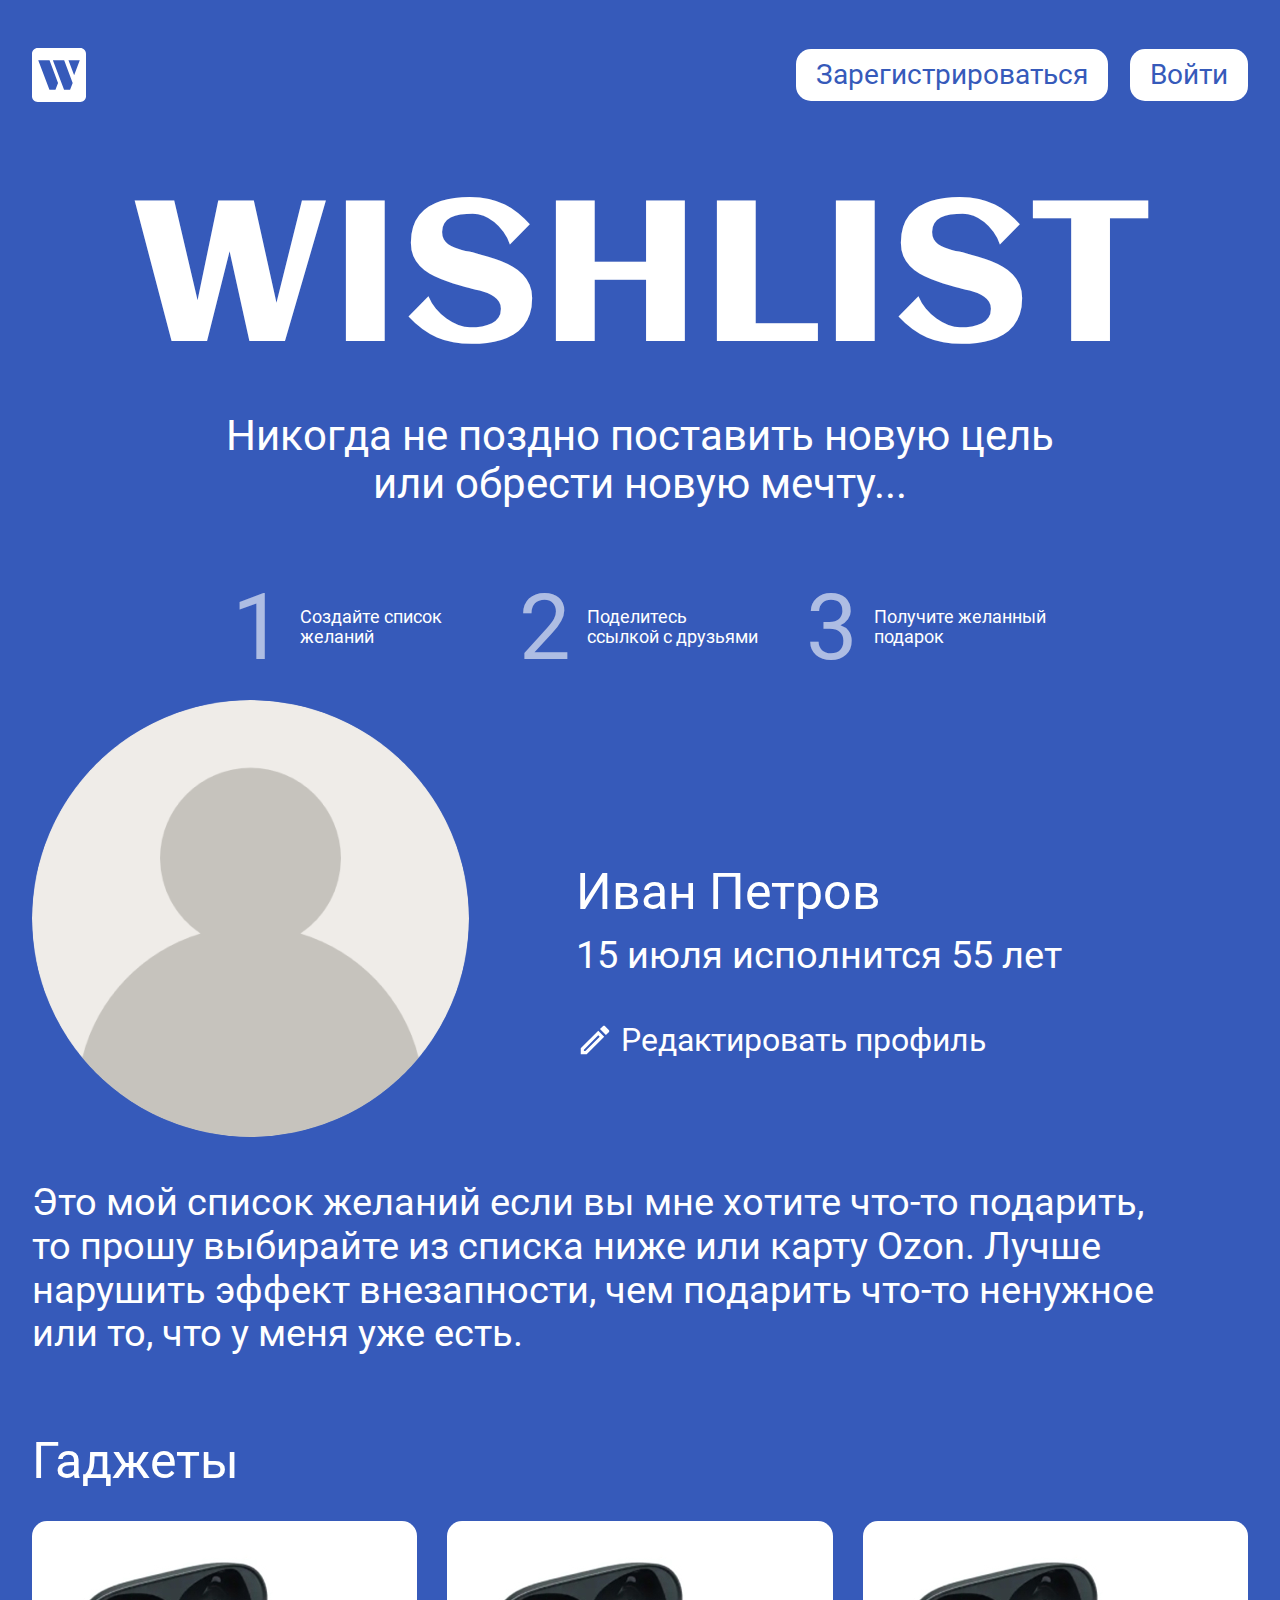
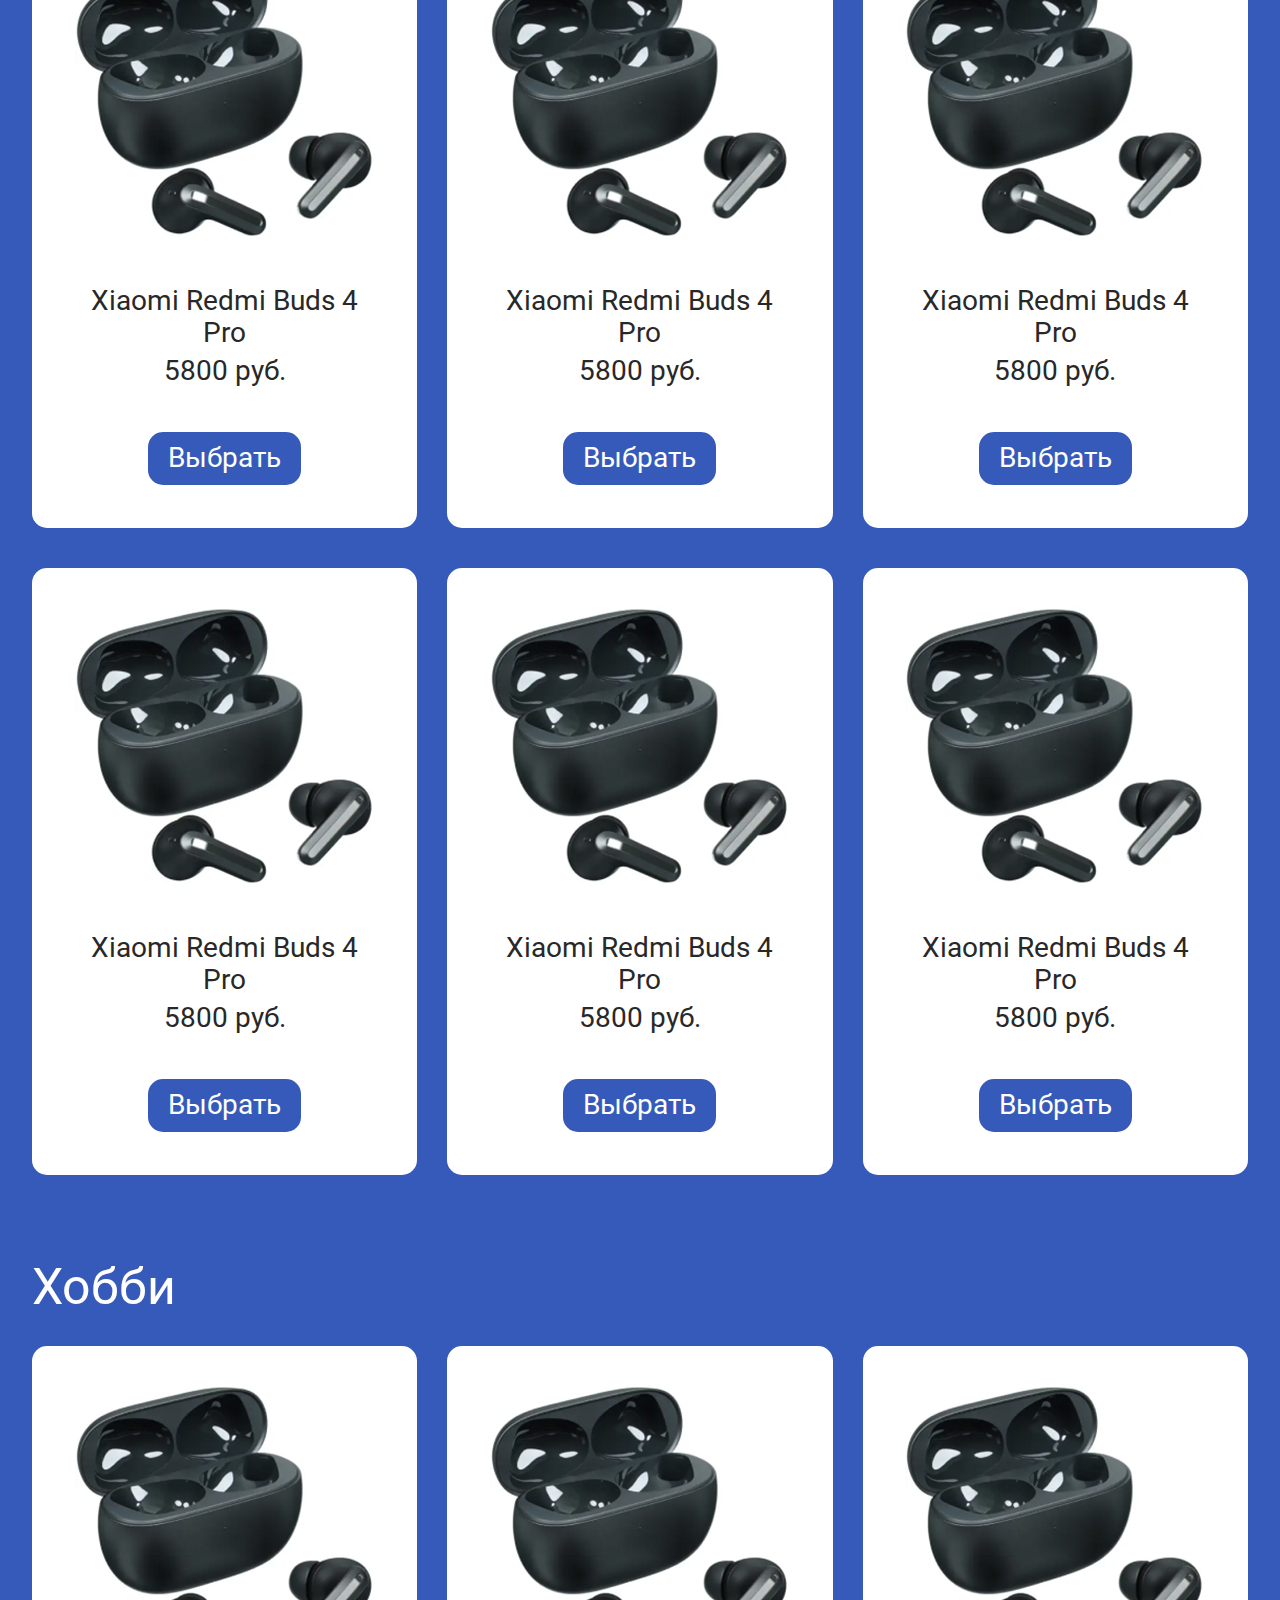
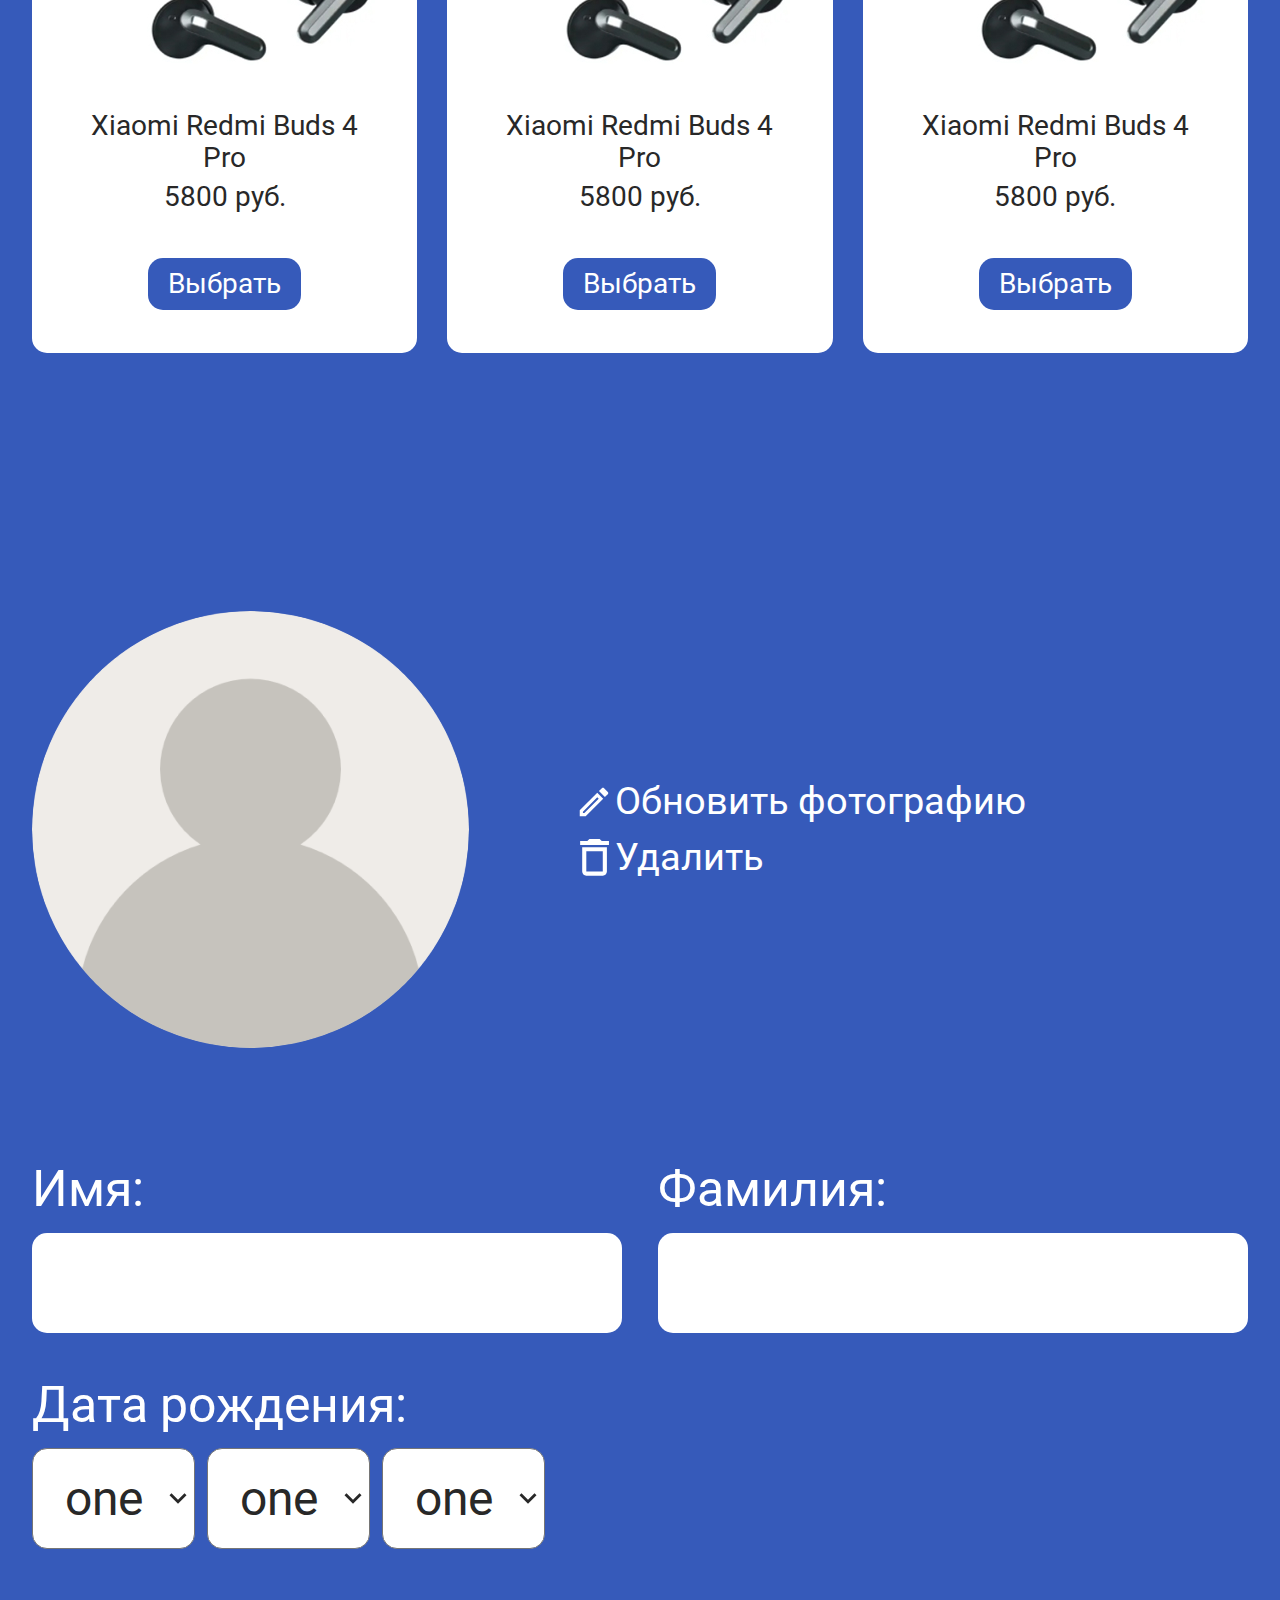
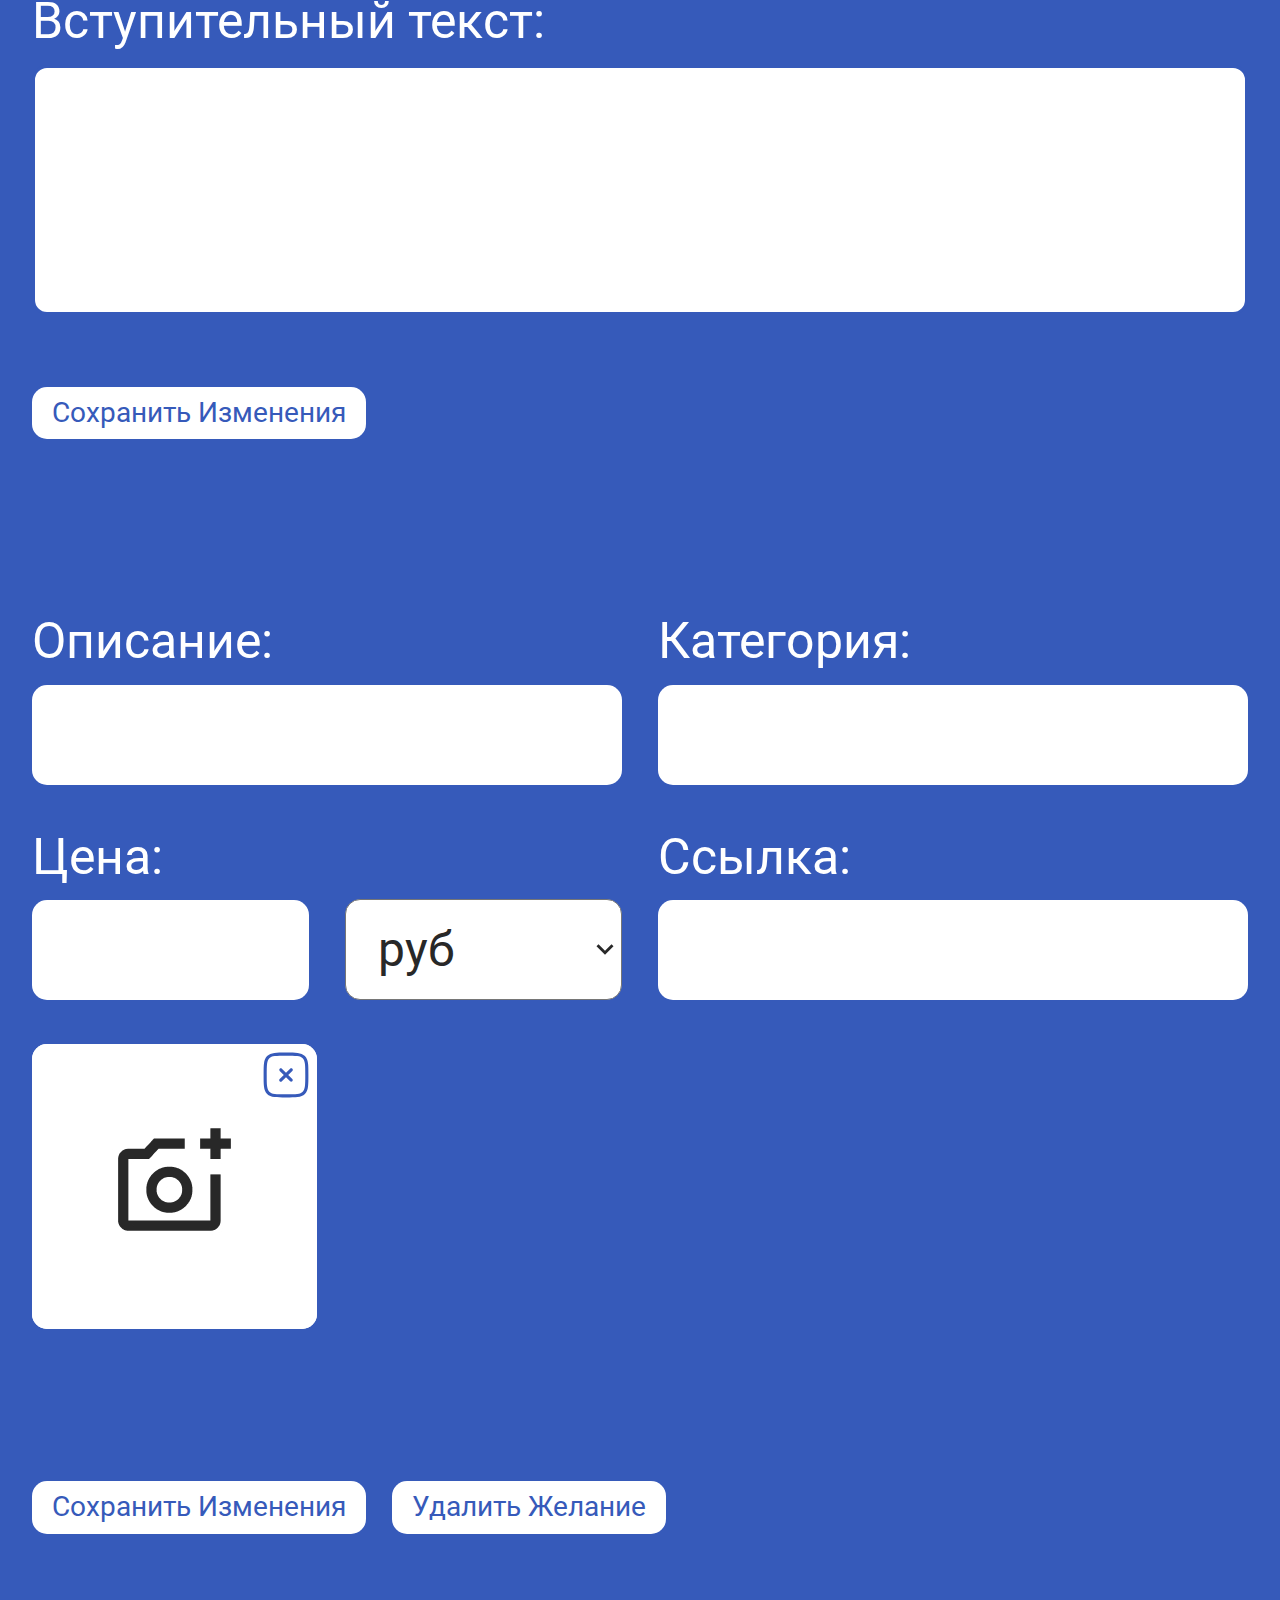
==== commit 3dd40d4b: "createEditWish" ====
--- a/index copy.html
+++ b/index copy.html
@@ -142,7 +142,7 @@
               <label class="edit__label-avatar" for="avatar-load">
                 <svg class="edit__icon-avatar" width="38" height="38" viewBox="0 0 38 38" fill="none" xmlns="http://www.w3.org/2000/svg">
                   <path d="M4.75 33.25H10.6875L28.1992 15.7384L22.2617 9.80086L4.75 27.3125V33.25ZM7.91667 28.6267L22.2617 14.2817L23.7183 15.7384L9.37333 30.0834H7.91667V28.6267ZM29.0858 5.20919C28.9394 5.06241 28.7654 4.94596 28.5738 4.86651C28.3823 4.78705 28.177 4.74615 27.9696 4.74615C27.7622 4.74615 27.5569 4.78705 27.3653 4.86651C27.1738 4.94596 26.9998 5.06241 26.8533 5.20919L23.9558 8.10669L29.8933 14.0442L32.7908 11.1467C32.9376 11.0002 33.0541 10.8262 33.1335 10.6347C33.213 10.4431 33.2539 10.2378 33.2539 10.0304C33.2539 9.82307 33.213 9.61774 33.1335 9.4262C33.0541 9.23466 32.9376 9.06067 32.7908 8.91419L29.0858 5.20919Z" fill="white"/>
-                  </svg>                  
+                </svg>                  
                 <span>Обновить фотографию</span>
               </label>
               <input class="edit__input-file edit__input-file_avatar" type="file" accept="image/jpeg, image/png">
@@ -171,26 +171,28 @@
           <fieldset class="edit__birthday">
             <legend class="edit__label-text">Дата рождения:</legend>
 
-            <label class="edit__label edit__label_select">
-              <select class="edit__select" type="text" name="day">
-                <option value="1">one</option>
-                <option value="2">two</option>
-              </select>
-            </label>
-
-            <label class="edit__label edit__label_select">
-              <select class="edit__select" type="text" name="month">
-                <option value="1">one</option>
-                <option value="2">two</option>
-              </select>
-            </label>
-
-            <label class="edit__label edit__label_select">
-              <select class="edit__select" type="text" name="year">
-                <option value="1">one</option>
-                <option value="2">two</option>
-              </select>
-            </label>
+            <div class="edit__birthday-wrapper">
+              <label class="edit__label edit__label_select">
+                <select class="edit__select" type="text" name="day">
+                  <option value="1">one</option>
+                  <option value="2">two</option>
+                </select>
+              </label>
+  
+              <label class="edit__label edit__label_select">
+                <select class="edit__select" type="text" name="month">
+                  <option value="1">one</option>
+                  <option value="2">two</option>
+                </select>
+              </label>
+  
+              <label class="edit__label edit__label_select">
+                <select class="edit__select" type="text" name="year">
+                  <option value="1">one</option>
+                  <option value="2">two</option>
+                </select>
+              </label>
+            </div>
           </fieldset>
 
           <fieldset class="edit__description">
@@ -223,7 +225,7 @@
                 <input class="edit__input" type="text" name="price">
               </label>
 
-              <ladel class="edit__label edit__label-select edit__label_price">
+              <ladel class="edit__label edit__label_select edit__label_price">
                 <select class="edit__select edit__select_currency" name="currency">
                   <option value="rub">руб</option>
                 </select>
--- a/style/index.css
+++ b/style/index.css
@@ -10,4 +10,5 @@
 @import 'profile.css';
 @import 'categories.css';
 @import 'item.css';
-@import 'edit.css';+@import 'edit.css';
+@import 'modal.css';